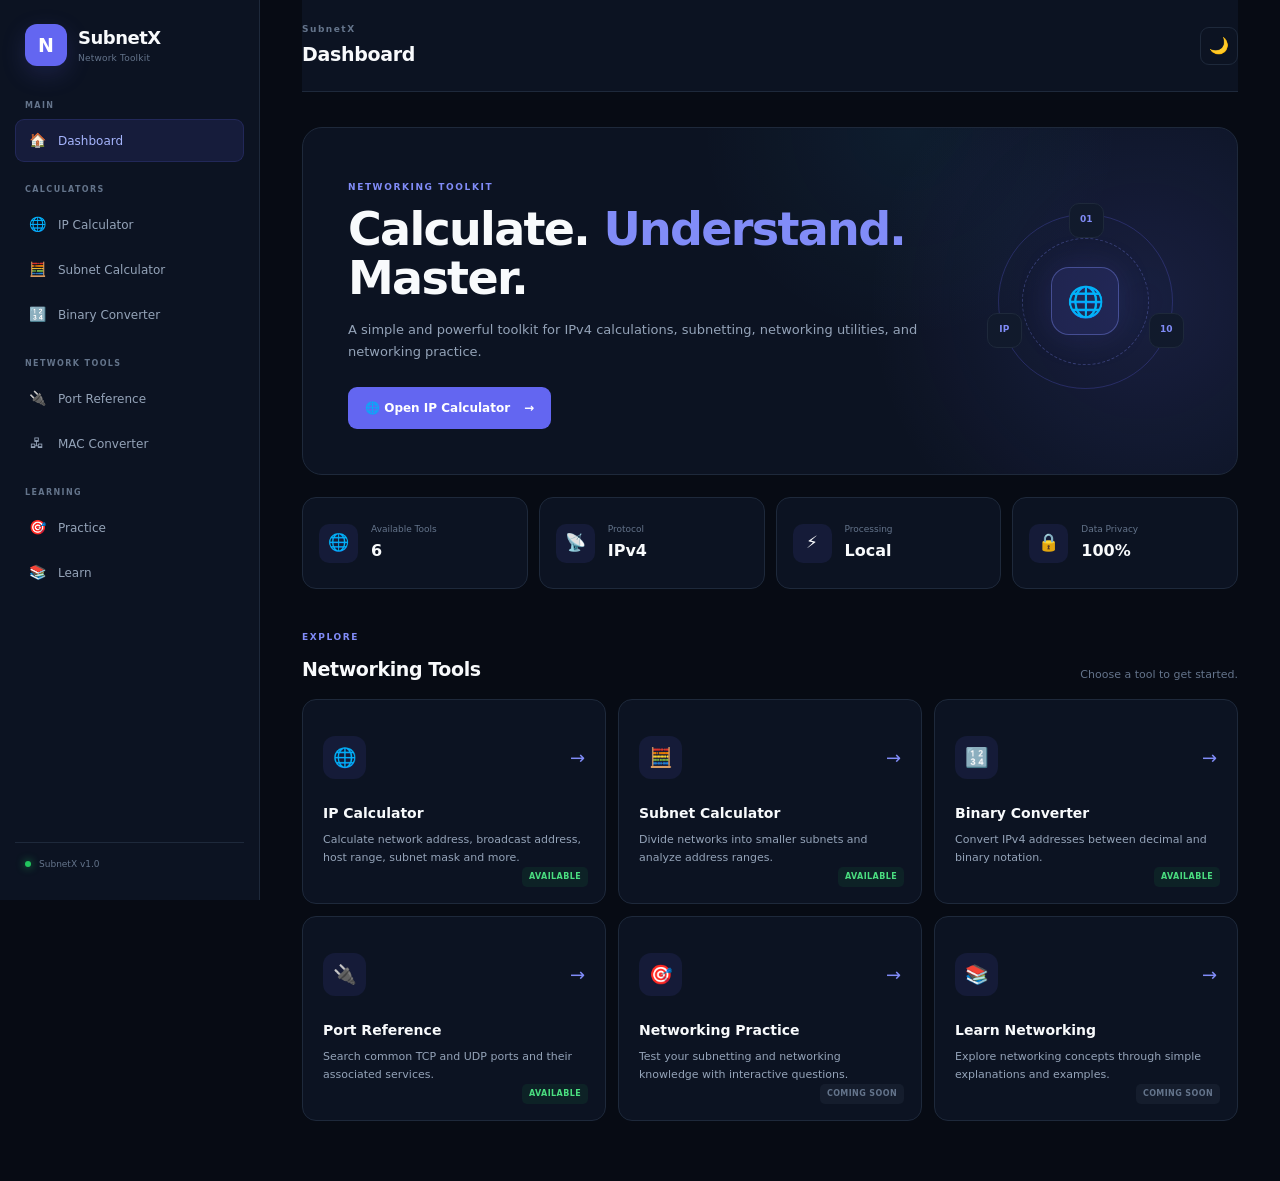
==== index.html @ 2207a539 "macConverter.js code and html code slight change" ====
<!DOCTYPE html>
<html lang="en">

<head>

    <meta charset="UTF-8">

    <meta
        name="viewport"
        content="width=device-width, initial-scale=1.0"
    >

    <meta
        name="description"
        content="SubnetX - IPv4 Network Calculator and Networking Toolkit"
    >

    <meta
        name="theme-color"
        content="#0b1020"
    >

    <title>SubnetX — Network Calculator</title>


    <!-- Stylesheets -->

    <link
        rel="stylesheet"
        href="css/style.css"
    >

    <link
        rel="stylesheet"
        href="css/components.css"
    >

    <link
        rel="stylesheet"
        href="css/responsive.css"
    >

</head>


<body>


<div class="app">

    <!-- ======================================
         Sidebar
    ======================================= -->

    <aside
        class="sidebar"
        id="sidebar"
    >

        <!-- Brand -->

        <div class="brand">

            <div class="brand-logo">
                N
            </div>

            <div class="brand-text">

                <h1>
                    SubnetX
                </h1>

                <span>
                    Network Toolkit
                </span>

            </div>

        </div>


        <!-- Navigation -->

        <nav class="navigation">


            <!-- Main -->

            <div class="nav-section">

                <span class="nav-title">
                    MAIN
                </span>

                <button
                    class="nav-item active"
                    data-page="dashboard"
                >

                    <span class="nav-icon">
                        🏠
                    </span>

                    <span>
                        Dashboard
                    </span>

                </button>

            </div>


            <!-- Calculators -->

            <div class="nav-section">

                <span class="nav-title">
                    CALCULATORS
                </span>


                <button
                    class="nav-item"
                    data-page="ip-calculator"
                >

                    <span class="nav-icon">
                        🌐
                    </span>

                    <span>
                        IP Calculator
                    </span>

                </button>


                <button
                    class="nav-item"
                    data-page="subnet-calculator"
                >

                    <span class="nav-icon">
                        🧮
                    </span>

                    <span>
                        Subnet Calculator
                    </span>

                </button>


                <button
                    class="nav-item"
                    data-page="binary-calculator"
                >

                    <span class="nav-icon">
                        🔢
                    </span>

                    <span>
                        Binary Converter
                    </span>

                </button>

            </div>


            <!-- Network Tools -->

            <div class="nav-section">

                <span class="nav-title">
                    NETWORK TOOLS
                </span>


                <button
                    class="nav-item"
                    data-page="port-reference"
                >

                    <span class="nav-icon">
                        🔌
                    </span>

                    <span>
                        Port Reference
                    </span>

                </button>


                <button
                    class="nav-item"
                    data-page="mac-converter"
                >

                    <span class="nav-icon">
                        🖧
                    </span>

                    <span>
                        MAC Converter
                    </span>

                </button>

            </div>


            <!-- Learning -->

            <div class="nav-section">

                <span class="nav-title">
                    LEARNING
                </span>


                <button
                    class="nav-item"
                    data-page="practice"
                >

                    <span class="nav-icon">
                        🎯
                    </span>

                    <span>
                        Practice
                    </span>

                </button>


                <button
                    class="nav-item"
                    data-page="learn"
                >

                    <span class="nav-icon">
                        📚
                    </span>

                    <span>
                        Learn
                    </span>

                </button>

            </div>

        </nav>


        <!-- Sidebar Footer -->

        <div class="sidebar-footer">

            <span class="status-indicator"></span>

            <span>
                SubnetX v1.0
            </span>

        </div>

    </aside>


    <!-- ======================================
         Main Content
    ======================================= -->

    <main class="main-content">


        <!-- ==================================
             Topbar
        =================================== -->

        <header class="topbar">

            <div class="topbar-left">

                <button
                    class="menu-button"
                    id="menuButton"
                    aria-label="Open menu"
                >
                    ☰
                </button>


                <div>

                    <span
                        class="breadcrumb"
                        id="breadcrumb"
                    >
                        SubnetX
                    </span>

                    <h2 id="pageTitle">
                        Dashboard
                    </h2>

                </div>

            </div>


            <div class="topbar-actions">

            <button
            class="icon-button"
            id="themeButton"
            title="Switch to light mode"
            aria-label="Switch to light mode"
        >
    🌙
            </button>

            </div>

        </header>


        <!-- ==================================
             Dashboard
        =================================== -->

        <section
            class="page active-page"
            id="dashboard"
        >


            <!-- Hero -->

            <div class="hero">

                <div class="hero-content">

                    <span class="eyebrow">
                        NETWORKING TOOLKIT
                    </span>

                    <h3>
                        Calculate.
                        <span>Understand.</span>
                        Master.
                    </h3>

                    <p>
                        A simple and powerful toolkit for
                        IPv4 calculations, subnetting,
                        networking utilities, and
                        networking practice.
                    </p>


                    <button
                        class="hero-button"
                        data-page="ip-calculator"
                    >
                        🌐 Open IP Calculator
                        <span>→</span>
                    </button>

                </div>


                <div class="hero-visual">

                    <div class="network-orbit">

                        <span class="orbit-node node-one">
                            01
                        </span>

                        <span class="orbit-node node-two">
                            10
                        </span>

                        <span class="orbit-node node-three">
                            IP
                        </span>

                        <div class="network-core">
                            🌐
                        </div>

                    </div>

                </div>

            </div>


            <!-- Quick Stats -->

            <div class="stats-grid">


                <div class="stat-card">

                    <div class="stat-icon">
                        🌐
                    </div>

                    <div>

                        <span>
                            Available Tools
                        </span>

                        <strong>
                            6
                        </strong>

                    </div>

                </div>


                <div class="stat-card">

                    <div class="stat-icon">
                        📡
                    </div>

                    <div>

                        <span>
                            Protocol
                        </span>

                        <strong>
                            IPv4
                        </strong>

                    </div>

                </div>


                <div class="stat-card">

                    <div class="stat-icon">
                        ⚡
                    </div>

                    <div>

                        <span>
                            Processing
                        </span>

                        <strong>
                            Local
                        </strong>

                    </div>

                </div>


                <div class="stat-card">

                    <div class="stat-icon">
                        🔒
                    </div>

                    <div>

                        <span>
                            Data Privacy
                        </span>

                        <strong>
                            100%
                        </strong>

                    </div>

                </div>

            </div>


            <!-- Tools -->

            <div class="section-header">

                <div>

                    <span class="eyebrow">
                        EXPLORE
                    </span>

                    <h3>
                        Networking Tools
                    </h3>

                </div>

                <p>
                    Choose a tool to get started.
                </p>

            </div>


            <div class="tool-grid">


                <!-- IP Calculator -->

                <button
                    class="tool-card"
                    data-page="ip-calculator"
                >

                    <div class="tool-card-top">

                        <div class="tool-icon">
                            🌐
                        </div>

                        <span class="tool-arrow">
                            →
                        </span>

                    </div>

                    <h4>
                        IP Calculator
                    </h4>

                    <p>
                        Calculate network address,
                        broadcast address, host range,
                        subnet mask and more.
                    </p>

                    <span class="tool-status available">
                        Available
                    </span>

                </button>


                <!-- Subnet -->

                <button
                    class="tool-card"
                    data-page="subnet-calculator"
                >

                    <div class="tool-card-top">

                        <div class="tool-icon">
                            🧮
                        </div>

                        <span class="tool-arrow">
                            →
                        </span>

                    </div>

                    <h4>
                        Subnet Calculator
                    </h4>

                    <p>
                        Divide networks into smaller
                        subnets and analyze address ranges.
                    </p>

                    <span class="tool-status available">
                        Available
                    </span>
                </button>


                <!-- Binary -->

                <button
                    class="tool-card"
                    data-page="binary-calculator"
                >

                    <div class="tool-card-top">

                        <div class="tool-icon">
                            🔢
                        </div>

                        <span class="tool-arrow">
                            →
                        </span>

                    </div>

                    <h4>
                        Binary Converter
                    </h4>

                    <p>
                        Convert IPv4 addresses between
                        decimal and binary notation.
                    </p>

                    <span class="tool-status available">
                        Available
                    </span>

                </button>


                <!-- Ports -->

                <button
                    class="tool-card"
                    data-page="port-reference"
                >

                    <div class="tool-card-top">

                        <div class="tool-icon">
                            🔌
                        </div>

                        <span class="tool-arrow">
                            →
                        </span>

                    </div>

                    <h4>
                        Port Reference
                    </h4>

                    <p>
                        Search common TCP and UDP ports
                        and their associated services.
                    </p>

                    <span class="tool-status available">
                        Available
                    </span>

                </button>


                <!-- Practice -->

                <button
                    class="tool-card"
                    data-page="practice"
                >

                    <div class="tool-card-top">

                        <div class="tool-icon">
                            🎯
                        </div>

                        <span class="tool-arrow">
                            →
                        </span>

                    </div>

                    <h4>
                        Networking Practice
                    </h4>

                    <p>
                        Test your subnetting and networking
                        knowledge with interactive questions.
                    </p>

                    <span class="tool-status coming">
                        Coming Soon
                    </span>

                </button>


                <!-- Learn -->

                <button
                    class="tool-card"
                    data-page="learn"
                >

                    <div class="tool-card-top">

                        <div class="tool-icon">
                            📚
                        </div>

                        <span class="tool-arrow">
                            →
                        </span>

                    </div>

                    <h4>
                        Learn Networking
                    </h4>

                    <p>
                        Explore networking concepts through
                        simple explanations and examples.
                    </p>

                    <span class="tool-status coming">
                        Coming Soon
                    </span>

                </button>

            </div>

        </section>


        <!-- ==================================
             IP Calculator
        =================================== -->

        <section
            class="page"
            id="ip-calculator"
        >

            <div class="page-heading">

                <span class="eyebrow">
                    CALCULATOR
                </span>

                <h3>
                    IPv4 Network Calculator
                </h3>

                <p>
                    Enter an IPv4 address and CIDR prefix
                    to calculate detailed network information.
                </p>

            </div>


            <!-- Calculator -->

            <div class="calculator-layout">


                <!-- Input Card -->

                <div class="calculator-card">

                    <div class="card-heading">

                        <div>

                            <span class="card-label">
                                INPUT
                            </span>

                            <h4>
                                Network Details
                            </h4>

                        </div>

                        <span class="protocol-badge">
                            IPv4
                        </span>

                    </div>


                    <!-- IP Input -->

                    <div class="input-group">

                        <label for="ipInput">
                            IPv4 Address
                        </label>

                        <input
                            type="text"
                            id="ipInput"
                            value="192.168.1.25"
                            placeholder="192.168.1.25"
                            autocomplete="off"
                        >

                        <small>
                            Example: 192.168.1.25
                        </small>

                    </div>


                    <!-- CIDR Input -->

                    <div class="input-group">

                        <label for="cidrInput">
                            CIDR Prefix
                        </label>

                        <div class="cidr-input">

                            <span>/</span>

                            <input
                                type="number"
                                id="cidrInput"
                                value="24"
                                min="0"
                                max="32"
                            >

                        </div>

                        <small>
                            Valid range: /0 to /32
                        </small>

                    </div>


                    <!-- Error -->

                    <div
                        class="input-error"
                        id="ipError"
                    ></div>


                    <!-- Actions -->

                    <div class="calculator-actions">

                        <button
                            class="primary-button"
                            id="calculateIP"
                        >
                            Calculate Network
                            <span>→</span>
                        </button>


                        <button
                            class="secondary-button"
                            id="clearIP"
                        >
                            Clear
                        </button>

                    </div>


                    <!-- Example -->

                    <div class="example-box">

                        <span>
                            QUICK EXAMPLE
                        </span>

                        <button
                            type="button"
                            id="quickExample"
                        >
                            192.168.1.25/24
                        </button>

                    </div>

                </div>


                <!-- Results -->

                <div
                    class="results-card"
                    id="ipResults"
                >

                    <div class="card-heading">

                        <div>

                            <span class="card-label">
                                RESULTS
                            </span>

                            <h4>
                                Network Information
                            </h4>

                        </div>

                        <div class="result-badge">
                            Calculated
                        </div>

                    </div>


                    <!-- Primary Results -->

                    <div class="result-highlight">

                        <div>

                            <span>
                                NETWORK ADDRESS
                            </span>

                            <strong id="resultNetwork">
                                —
                            </strong>

                        </div>


                        <div class="result-divider"></div>


                        <div>

                            <span>
                                BROADCAST ADDRESS
                            </span>

                            <strong id="resultBroadcast">
                                —
                            </strong>

                        </div>

                    </div>


                    <!-- Result Grid -->

                    <div class="result-grid">


                        <div class="result-item">

                            <span>
                                IP Address
                            </span>

                            <strong id="resultIP">
                                —
                            </strong>

                        </div>


                        <div class="result-item">

                            <span>
                                CIDR
                            </span>

                            <strong id="resultCIDR">
                                —
                            </strong>

                        </div>


                        <div class="result-item">

                            <span>
                                Subnet Mask
                            </span>

                            <strong id="resultSubnet">
                                —
                            </strong>

                        </div>


                        <div class="result-item">

                            <span>
                                Wildcard Mask
                            </span>

                            <strong id="resultWildcard">
                                —
                            </strong>

                        </div>


                        <div class="result-item">

                            <span>
                                First Usable Host
                            </span>

                            <strong id="resultFirstHost">
                                —
                            </strong>

                        </div>


                        <div class="result-item">

                            <span>
                                Last Usable Host
                            </span>

                            <strong id="resultLastHost">
                                —
                            </strong>

                        </div>


                        <div class="result-item">

                            <span>
                                Total Addresses
                            </span>

                            <strong id="resultTotal">
                                —
                            </strong>

                        </div>


                        <div class="result-item">

                            <span>
                                Usable Hosts
                            </span>

                            <strong id="resultUsable">
                                —
                            </strong>

                        </div>


                        <div class="result-item">

                            <span>
                                IP Class
                            </span>

                            <strong id="resultClass">
                                —
                            </strong>

                        </div>


                        <div class="result-item">

                            <span>
                                Address Type
                            </span>

                            <strong id="resultType">
                                —
                            </strong>

                        </div>

                    </div>

                </div>

            </div>

        </section>


        <!-- ==================================
             Subnet Calculator
        =================================== -->

        <section
    class="page"
    id="subnet-calculator"
>

    <div class="page-heading">

        <span class="eyebrow">
            CALCULATOR
        </span>

        <h3>
            Subnet Calculator
        </h3>

        <p>
            Divide an IPv4 network into smaller
            subnets and analyze every address range.
        </p>

    </div>


    <!-- Calculator Layout -->

    <div class="calculator-layout subnet-layout">


        <!-- Input Card -->

        <div class="calculator-card">

            <div class="card-heading">

                <div>

                    <span class="card-label">
                        INPUT
                    </span>

                    <h4>
                        Subnet Details
                    </h4>

                </div>

                <span class="protocol-badge">
                    IPv4
                </span>

            </div>


            <!-- Network -->

            <div class="input-group">

                <label for="subnetIP">
                    Network / IP Address
                </label>

                <input
                    type="text"
                    id="subnetIP"
                    placeholder="192.168.1.0"
                    autocomplete="off"
                >

                <small>
                    Example: 192.168.1.0
                </small>

            </div>


            <!-- Original CIDR -->

            <div class="input-group">

                <label for="originalCIDR">
                    Original CIDR
                </label>

                <div class="cidr-input">

                    <span>/</span>

                    <input
                        type="number"
                        id="originalCIDR"
                        value="24"
                        min="0"
                        max="32"
                    >

                </div>

                <small>
                    Network prefix: /0 – /32
                </small>

            </div>


            <!-- New CIDR -->

            <div class="input-group">

                <label for="newCIDR">
                    New Subnet CIDR
                </label>

                <div class="cidr-input">

                    <span>/</span>

                    <input
                        type="number"
                        id="newCIDR"
                        value="26"
                        min="0"
                        max="32"
                    >

                </div>

                <small>
                    Must be greater than or equal to original CIDR.
                </small>

            </div>


            <!-- Error -->

            <div
                class="input-error"
                id="subnetError"
            ></div>


            <!-- Actions -->

            <div class="calculator-actions">

                <button
                    class="primary-button"
                    id="calculateSubnet"
                >
                    Generate Subnets
                    <span>→</span>
                </button>

                <button
                    class="secondary-button"
                    id="clearSubnet"
                >
                    Clear
                </button>

            </div>


            <!-- Example -->

            <div class="example-box">

                <span>
                    QUICK EXAMPLE
                </span>

                <button
                    type="button"
                    id="subnetExample"
                >
                    192.168.1.0/24 → /26
                </button>

            </div>

        </div>


        <!-- Summary -->

        <div class="results-card">

            <div class="card-heading">

                <div>

                    <span class="card-label">
                        SUMMARY
                    </span>

                    <h4>
                        Subnet Information
                    </h4>

                </div>

                <div class="result-badge">
                    Ready
                </div>

            </div>


            <div class="subnet-summary-grid">


                <div class="result-item">

                    <span>
                        Original Network
                    </span>

                    <strong id="summaryNetwork">
                        —
                    </strong>

                </div>


                <div class="result-item">

                    <span>
                        Original CIDR
                    </span>

                    <strong id="summaryOriginalCIDR">
                        —
                    </strong>

                </div>


                <div class="result-item">

                    <span>
                        New CIDR
                    </span>

                    <strong id="summaryNewCIDR">
                        —
                    </strong>

                </div>


                <div class="result-item">

                    <span>
                        Subnet Mask
                    </span>

                    <strong id="summaryMask">
                        —
                    </strong>

                </div>


                <div class="result-item">

                    <span>
                        Number of Subnets
                    </span>

                    <strong id="summarySubnetCount">
                        —
                    </strong>

                </div>


                <div class="result-item">

                    <span>
                        Addresses / Subnet
                    </span>

                    <strong id="summaryAddresses">
                        —
                    </strong>

                </div>


                <div class="result-item">

                    <span>
                        Usable Hosts / Subnet
                    </span>

                    <strong id="summaryHosts">
                        —
                    </strong>

                </div>


                <div class="result-item">

                    <span>
                        Bits Borrowed
                    </span>

                    <strong id="summaryBorrowed">
                        —
                    </strong>

                </div>

            </div>

        </div>

    </div>


    <!-- Subnet Table -->

    <div
        class="subnet-table-card"
        id="subnetTableCard"
    >

        <div class="card-heading">

            <div>

                <span class="card-label">
                    SUBNET TABLE
                </span>

                <h4>
                    Generated Subnets
                </h4>

            </div>

            <span
                class="subnet-count"
                id="subnetCount"
            >
                0 Subnets
            </span>

        </div>


        <div class="table-wrapper">

            <table class="subnet-table">

                <thead>

                    <tr>

                        <th>
                            #
                        </th>

                        <th>
                            Network
                        </th>

                        <th>
                            CIDR
                        </th>

                        <th>
                            First Host
                        </th>

                        <th>
                            Last Host
                        </th>

                        <th>
                            Broadcast
                        </th>

                        <th>
                            Addresses
                        </th>

                    </tr>

                </thead>


                <tbody
                    id="subnetTableBody"
                >

                    <tr>

                        <td
                            colspan="7"
                            class="empty-table"
                        >
                            Enter network details
                            and generate subnets.
                        </td>

                    </tr>

                </tbody>

            </table>

        </div>

    </div>

</section>


        <!-- ==================================
             Binary
        =================================== -->

    <section
        class="page"
        id="binary-calculator"
    >

    <div class="page-heading">

        <span class="eyebrow">
            CALCULATOR
        </span>

        <h3>
            Binary Converter
        </h3>

        <p>
            Convert IPv4 addresses between
            decimal and binary notation.
        </p>

    </div>


    <!-- Converter Layout -->

    <div class="calculator-layout">


        <!-- Input Card -->

        <div class="calculator-card">

            <div class="card-heading">

                <div>

                    <span class="card-label">
                        INPUT
                    </span>

                    <h4>
                        IPv4 Address
                    </h4>

                </div>

                <span class="protocol-badge">
                    IPv4
                </span>

            </div>


            <!-- IPv4 Input -->

            <div class="input-group">

                <label for="binaryIPInput">
                    IPv4 Address
                </label>

                <input
                    type="text"
                    id="binaryIPInput"
                    placeholder="192.168.1.25"
                    autocomplete="off"
                >

                <small>
                    Enter a valid IPv4 address.
                </small>

            </div>


            <!-- Error -->

            <div
                class="input-error"
                id="binaryError"
            ></div>


            <!-- Actions -->

            <div class="calculator-actions">

                <button
                    class="primary-button"
                    id="convertBinary"
                >
                    Convert to Binary
                    <span>→</span>
                </button>

                <button
                    class="secondary-button"
                    id="clearBinary"
                >
                    Clear
                </button>

            </div>


            <!-- Quick Example -->

            <div class="example-box">

                <span>
                    QUICK EXAMPLE
                </span>

                <button
                    type="button"
                    id="binaryExample"
                >
                    192.168.1.25
                </button>

            </div>

        </div>


        <!-- Results -->

        <div
            class="results-card"
            id="binaryResults"
        >

            <div class="card-heading">

                <div>

                    <span class="card-label">
                        RESULTS
                    </span>

                    <h4>
                        Binary Information
                    </h4>

                </div>

                <div class="result-badge">
                    Converted
                </div>

            </div>


            <!-- Main Binary Result -->

            <div class="result-highlight">

                <div>

                    <span>
                        DECIMAL
                    </span>

                    <strong id="binaryDecimalResult">
                        —
                    </strong>

                </div>


                <div class="result-divider"></div>


                <div>

                    <span>
                        BINARY
                    </span>

                    <strong
                        id="binaryFullResult"
                        class="binary-result"
                    >
                        —
                    </strong>

                </div>

            </div>


            <!-- Octet Breakdown -->

            <div class="binary-section">

                <div class="card-heading">

                    <div>

                        <span class="card-label">
                            OCTET BREAKDOWN
                        </span>

                        <h4>
                            8-Bit Conversion
                        </h4>

                    </div>

                </div>


                <div class="binary-octets">


                    <div class="binary-octet">

                        <span>
                            OCTET 1
                        </span>

                        <strong id="binaryOctet1">
                            —
                        </strong>

                    </div>


                    <div class="binary-octet">

                        <span>
                            OCTET 2
                        </span>

                        <strong id="binaryOctet2">
                            —
                        </strong>

                    </div>


                    <div class="binary-octet">

                        <span>
                            OCTET 3
                        </span>

                        <strong id="binaryOctet3">
                            —
                        </strong>

                    </div>


                    <div class="binary-octet">

                        <span>
                            OCTET 4
                        </span>

                        <strong id="binaryOctet4">
                            —
                        </strong>

                    </div>

                </div>

            </div>


            <!-- 32-bit Result -->

            <div class="binary-section">

                <div class="card-heading">

                    <div>

                        <span class="card-label">
                            32-BIT REPRESENTATION
                        </span>

                        <h4>
                            Complete Binary Address
                        </h4>

                    </div>

                </div>


                <div class="binary-32bit">

                    <code id="binary32Result">
                        —
                    </code>

                </div>

            </div>


            <!-- Conversion Explanation -->

            <div class="binary-info">

                <span class="card-label">
                    HOW IT WORKS
                </span>

                <p>
                    Each IPv4 address contains four
                    decimal octets. Every octet is
                    converted into an 8-bit binary
                    value, producing a total of
                    32 bits.
                </p>

            </div>

        </div>

    </div>

</section>


        <!-- ==================================
             Ports
        =================================== -->


<section
    class="page"
    id="port-reference"
>

    <div class="page-heading">

        <span class="eyebrow">
            NETWORK TOOL
        </span>

        <h3>
            Port Reference
        </h3>

        <p>
            Search commonly used TCP and UDP ports
            and their associated network services.
        </p>

    </div>


    <!-- Port Controls -->

    <div class="port-controls">

        <div class="port-search">

            <label for="portSearch">
                Search Ports
            </label>

            <div class="search-input-wrapper">

                <span>
                    🔎
                </span>

                <input
                    type="text"
                    id="portSearch"
                    placeholder="Search port, service, or keyword..."
                    autocomplete="off"
                >

            </div>

        </div>


        <div class="port-filter">

            <label for="protocolFilter">
                Protocol
            </label>

            <select id="protocolFilter">

                <option value="all">
                    All Protocols
                </option>

                <option value="TCP">
                    TCP
                </option>

                <option value="UDP">
                    UDP
                </option>

            </select>

        </div>

    </div>


    <!-- Port Table -->

    <div class="subnet-table-card port-table-card">

        <div class="card-heading">

            <div>

                <span class="card-label">
                    DATABASE
                </span>

                <h4>
                    Common Network Ports
                </h4>

            </div>


            <span
                class="subnet-count"
                id="portResultCount"
            >
                Loading...
            </span>

        </div>


        <div class="table-wrapper">

            <table class="subnet-table port-table">

                <thead>

                    <tr>

                        <th>
                            Port
                        </th>

                        <th>
                            Protocol
                        </th>

                        <th>
                            Service
                        </th>

                        <th>
                            Description
                        </th>

                        <th>
                            Action
                        </th>

                    </tr>

                </thead>


                <tbody id="portTableBody">

                    <tr>

                        <td
                            colspan="5"
                            class="empty-table"
                        >
                            Loading port database...
                        </td>

                    </tr>

                </tbody>

            </table>

        </div>

    </div>

</section>


        <!-- ==================================
             MAC Converter
        =================================== -->

        <section
            class="page"
            id="mac-converter"
        >

            <div class="page-heading">

                <span class="eyebrow">
                    NETWORK TOOL
                </span>

                <h3>
                    MAC Converter
                </h3>

                <p>
                    Work with MAC address formats.
                </p>

            </div>


            <div class="placeholder-card">

                <div class="placeholder-icon">
                    🖧
                </div>

                <h3>
                    Coming Soon
                </h3>

                <p>
                    MAC address tools will be
                    implemented later.
                </p>

            </div>

        </section>


        <!-- ==================================
             Practice
        =================================== -->

        <section
            class="page"
            id="practice"
        >

            <div class="page-heading">

                <span class="eyebrow">
                    LEARNING
                </span>

                <h3>
                    Networking Practice
                </h3>

                <p>
                    Test your networking knowledge.
                </p>

            </div>


            <div class="placeholder-card">

                <div class="placeholder-icon">
                    🎯
                </div>

                <h3>
                    Coming Soon
                </h3>

                <p>
                    Interactive networking questions
                    will be added later.
                </p>

            </div>

        </section>


        <!-- ==================================
             Learn
        =================================== -->

        <section
            class="page"
            id="learn"
        >

            <div class="page-heading">

                <span class="eyebrow">
                    LEARNING
                </span>

                <h3>
                    Learn Networking
                </h3>

                <p>
                    Understand networking concepts
                    through simple explanations.
                </p>

            </div>


            <div class="placeholder-card">

                <div class="placeholder-icon">
                    📚
                </div>

                <h3>
                    Coming Soon
                </h3>

                <p>
                    Networking lessons will be
                    added in a future version.
                </p>

            </div>

        </section>


    </main>

</div>


<!-- ======================================
     JavaScript
======================================= -->

<script src="js/script.js"></script>

<script src="js/calculators/ipCalculator.js"></script>
<script src="js/calculators/subSubnetXulator.js"></script>
<script src="js/calculators/binaryCalculator.js"></script>

<script src="js/tools/portReference.js"></script>
<script src="js/macConverter.js"></script>
</body>

</html>
---- css/style.css ----
/* =========================================
   SubnetX - Global Styles
========================================= */

:root {

    --background: #070b14;
    --surface: #0c1322;
    --surface-light: #111a2c;

    --border: #1e293b;

    --text: #f8fafc;
    --text-secondary: #94a3b8;
    --text-muted: #64748b;

    --primary: #6366f1;
    --primary-light: #818cf8;

    --success: #22c55e;
    --warning: #f59e0b;

    --sidebar-width: 260px;

    --radius-small: 9px;
    --radius-medium: 14px;
    --radius-large: 20px;

    --transition: 0.2s ease;
}

/* ==========================================
   Light Theme
========================================== */

[data-theme="light"] {

    --background: #f1f5f9;

    --surface: #ffffff;

    --surface-light: #f8fafc;

    --border: #e2e8f0;

    --text: #0f172a;

    --text-secondary: #475569;

    --text-muted: #64748b;

}


/* =========================================
   Reset
========================================= */

* {
    margin: 0;
    padding: 0;
    box-sizing: border-box;
}


html {
    scroll-behavior: smooth;
}


body {

    min-height: 100vh;

    background: var(--background);

    color: var(--text);

    font-family:
        Inter,
        ui-sans-serif,
        system-ui,
        -apple-system,
        BlinkMacSystemFont,
        "Segoe UI",
        sans-serif;

    line-height: 1.5;

    overflow-x: hidden;
}


button,
input,
select {
    font: inherit;
}


button {
    border: none;
}


button:focus-visible,
input:focus-visible,
select:focus-visible {

    outline:
        2px solid var(--primary-light);

    outline-offset: 2px;
}


/* =========================================
   App
========================================= */

.app {
    min-height: 100vh;
}


/* =========================================
   Main Content
========================================= */

.main-content {

    width:
        calc(100% - var(--sidebar-width));

    min-height: 100vh;

    margin-left:
        var(--sidebar-width);

    padding:
        0 42px 60px;
}


/* =========================================
   Topbar
========================================= */

.topbar {

    height: 92px;

    display: flex;

    align-items: center;

    justify-content: space-between;

    border-bottom:
        1px solid var(--border);

    margin-bottom: 35px;
}


.topbar-left {

    display: flex;

    align-items: center;

    gap: 15px;
}


.breadcrumb {

    display: block;

    margin-bottom: 3px;

    color: var(--text-muted);

    font-size: 9px;

    font-weight: 800;

    letter-spacing: 1.5px;
}


.topbar h2 {

    font-size: 19px;

    font-weight: 650;

    letter-spacing: -0.3px;
}


.menu-button {

    display: none;

    width: 38px;

    height: 38px;

    border:
        1px solid var(--border);

    border-radius:
        var(--radius-small);

    background: var(--surface);

    color: var(--text);

    cursor: pointer;
}


.icon-button {

    width: 38px;

    height: 38px;

    border:
        1px solid var(--border);

    border-radius:
        var(--radius-small);

    background: var(--surface);

    color: var(--text);

    cursor: pointer;

    transition:
        background var(--transition);
}


.icon-button:hover {

    background: var(--surface-light);
}


/* =========================================
   Pages
========================================= */

.page {
    display: none;

    animation:
        pageEnter 0.25s ease;
}


.active-page {
    display: block;
}


@keyframes pageEnter {

    from {

        opacity: 0;

        transform:
            translateY(6px);

    }

    to {

        opacity: 1;

        transform:
            translateY(0);

    }
}


/* =========================================
   Hero
========================================= */

.hero {

    min-height: 280px;

    display: flex;

    align-items: center;

    justify-content: space-between;

    padding: 45px;

    margin-bottom: 22px;

    position: relative;

    overflow: hidden;

    border:
        1px solid var(--border);

    border-radius:
        var(--radius-large);

    background:

        radial-gradient(
            circle at 90% 50%,
            rgba(99, 102, 241, 0.14),
            transparent 32%
        ),

        radial-gradient(
            circle at 65% 0%,
            rgba(56, 189, 248, 0.06),
            transparent 30%
        ),

        var(--surface);
}


.hero-content {
    position: relative;
    z-index: 2;
}


.eyebrow {

    display: inline-block;

    margin-bottom: 10px;

    color: var(--primary-light);

    font-size: 9px;

    font-weight: 800;

    letter-spacing: 1.6px;
}


.hero h3 {

    max-width: 680px;

    font-size: clamp(
        32px,
        4vw,
        46px
    );

    line-height: 1.08;

    letter-spacing: -1.7px;
}


.hero h3 span {
    color: var(--primary-light);
}


.hero p {

    max-width: 610px;

    margin-top: 15px;

    color: var(--text-secondary);

    font-size: 13px;

    line-height: 1.7;
}


.hero-button {

    display: inline-flex;

    align-items: center;

    gap: 14px;

    margin-top: 24px;

    padding:
        12px 17px;

    border-radius:
        var(--radius-small);

    background:
        var(--primary);

    color: white;

    font-size: 12px;

    font-weight: 650;

    cursor: pointer;

    transition:
        transform var(--transition),
        background var(--transition);
}


.hero-button:hover {

    background:
        var(--primary-light);

    transform:
        translateY(-2px);
}


/* =========================================
   Hero Visual
========================================= */

.hero-visual {

    width: 230px;

    height: 230px;

    display: flex;

    align-items: center;

    justify-content: center;
}


.network-orbit {

    width: 175px;

    height: 175px;

    position: relative;

    display: flex;

    align-items: center;

    justify-content: center;

    border:
        1px solid rgba(
            99,
            102,
            241,
            0.25
        );

    border-radius: 50%;
}


.network-orbit::before {

    content: "";

    position: absolute;

    width: 125px;

    height: 125px;

    border:
        1px dashed rgba(
            129,
            140,
            248,
            0.3
        );

    border-radius: 50%;
}


.network-core {

    width: 68px;

    height: 68px;

    display: flex;

    align-items: center;

    justify-content: center;

    border:
        1px solid rgba(
            129,
            140,
            248,
            0.4
        );

    border-radius: 18px;

    background:
        rgba(
            99,
            102,
            241,
            0.14
        );

    font-size: 30px;

    box-shadow:
        0 0 35px
        rgba(
            99,
            102,
            241,
            0.15
        );
}


.orbit-node {

    position: absolute;

    width: 35px;

    height: 35px;

    display: flex;

    align-items: center;

    justify-content: center;

    border:
        1px solid var(--border);

    border-radius: 10px;

    background: var(--surface-light);

    color: var(--primary-light);

    font-size: 9px;

    font-weight: 800;
}


.node-one {
    top: -12px;
    left: 70px;
}


.node-two {
    right: -12px;
    bottom: 40px;
}


.node-three {
    left: -12px;
    bottom: 40px;
}


/* =========================================
   Section Header
========================================= */

.section-header {

    display: flex;

    align-items: flex-end;

    justify-content: space-between;

    margin:
        34px 0 16px;
}


.section-header h3 {

    font-size: 19px;

    letter-spacing: -0.4px;
}


.section-header p {

    color: var(--text-muted);

    font-size: 11px;
}


/* =========================================
   Page Heading
========================================= */

.page-heading {

    margin-bottom: 25px;
}


.page-heading h3 {

    font-size: 30px;

    letter-spacing: -0.8px;
}


.page-heading p {

    max-width: 650px;

    margin-top: 7px;

    color: var(--text-secondary);

    font-size: 13px;
}


/* =========================================
   Placeholder
========================================= */

.placeholder-card {

    min-height: 400px;

    display: flex;

    flex-direction: column;

    align-items: center;

    justify-content: center;

    text-align: center;

    border:
        1px solid var(--border);

    border-radius:
        var(--radius-large);

    background: var(--surface);
}


.placeholder-icon {

    width: 65px;

    height: 65px;

    display: flex;

    align-items: center;

    justify-content: center;

    margin-bottom: 17px;

    border-radius: 18px;

    background:
        rgba(
            99,
            102,
            241,
            0.1
        );

    font-size: 28px;
}


.placeholder-card h3 {

    font-size: 20px;
}


.placeholder-card p {

    margin-top: 6px;

    color: var(--text-muted);

    font-size: 12px;
}

/* ==========================================
   GLOBAL THEME APPLICATION
========================================== */

body,
.sidebar,
.main-content,
.topbar,
.stat-card,
.tool-card,
.calculator-card,
.results-card,
.subnet-table-card,
.placeholder-card,
.binary-octet,
.binary-32bit,
.binary-info,
.port-table-card,
.result-item,
.example-box,
.search-input-wrapper,
.port-filter select,
.table-wrapper,
.subnet-table,
.port-table {

    transition:
        background-color 0.25s ease,
        border-color 0.25s ease,
        color 0.25s ease;

}


/* Main surfaces */

.sidebar,
.topbar,
.stat-card,
.tool-card,
.calculator-card,
.results-card,
.subnet-table-card,
.placeholder-card,
.port-table-card {

    background:
        var(--surface);

    border-color:
        var(--border);

}


/* Secondary surfaces */

.result-item,
.example-box,
.binary-octet,
.binary-32bit,
.binary-info,
.search-input-wrapper,
.port-filter select {

    background:
        var(--surface-light);

    border-color:
        var(--border);

}


/* Inputs */

.input-group input,
.search-input-wrapper input {

    background:
        var(--surface);

    color:
        var(--text);

}


/* Table */

.table-wrapper {

    border-color:
        var(--border);

}

.subnet-table th,
.port-table th {

    background:
        var(--surface-light);

    color:
        var(--text-muted);

}

.subnet-table td,
.port-table td {

    border-color:
        var(--border);

    color:
        var(--text-secondary);

}


/* Dropdown */

.port-filter select {

    background:
        var(--surface);

    color:
        var(--text);

}

.port-filter select option {

    background:
        var(--surface);

    color:
        var(--text);

}


/* Buttons */

.secondary-button {

    background:
        transparent;

    color:
        var(--text-secondary);

    border-color:
        var(--border);

}

.secondary-button:hover {

    background:
        var(--surface-light);

    color:
        var(--text);

}


/* Navigation */

.nav-item {

    color:
        var(--text-secondary);

}

.nav-item:hover {

    background:
        rgba(
            99,
            102,
            241,
            0.08
        );

    color:
        var(--text);

}


/* Footer */

.sidebar-footer {

    border-color:
        var(--border);

    color:
        var(--text-muted);

}


/* Code / binary areas */

.binary-32bit code {

    color:
        var(--text);

}


/* Port search */

.search-input-wrapper input::placeholder {

    color:
        var(--text-muted);

}

/* ==========================================
   FINAL THEME SAFETY OVERRIDES
========================================== */

html,
body {
    background: var(--background);
    color: var(--text);
}

.main-content {
    background: var(--background);
}

[data-theme="light"] .hero {
    background:
        radial-gradient(
            circle at 90% 50%,
            rgba(99, 102, 241, 0.10),
            transparent 32%
        ),
        radial-gradient(
            circle at 65% 0%,
            rgba(56, 189, 248, 0.05),
            transparent 30%
        ),
        var(--surface);
}

[data-theme="light"] .input-group input,
[data-theme="light"] .search-input-wrapper,
[data-theme="light"] .port-filter select,
[data-theme="light"] .binary-octet,
[data-theme="light"] .binary-32bit,
[data-theme="light"] .binary-info {
    background: var(--surface-light);
    color: var(--text);
}

[data-theme="light"] .subnet-table th,
[data-theme="light"] .port-table th {
    background: var(--surface-light);
}

[data-theme="light"] .subnet-table td,
[data-theme="light"] .port-table td {
    background: var(--surface);
}

[data-theme="light"] .nav-item.active {
    color: #4f46e5;
}

[data-theme="light"] .tool-card:hover,
[data-theme="light"] .secondary-button:hover {
    background: var(--surface-light);
}
---- css/components.css ----
/* =========================================
   SubnetX - Components
========================================= */


/* =========================================
   Sidebar
========================================= */

.sidebar {

    position: fixed;

    top: 0;
    bottom: 0;
    left: 0;

    width: var(--sidebar-width);

    display: flex;

    flex-direction: column;

    padding: 24px 15px;

    background: var(--surface);

    border-right:
        1px solid var(--border);

    z-index: 100;
}


/* Brand */

.brand {

    display: flex;

    align-items: center;

    gap: 11px;

    padding:
        0 10px 27px;
}


.brand-logo {

    width: 42px;

    height: 42px;

    display: flex;

    align-items: center;

    justify-content: center;

    border-radius: 12px;

    background:
        var(--primary);

    color: white;

    font-size: 19px;

    font-weight: 800;

    box-shadow:
        0 8px 25px
        rgba(
            99,
            102,
            241,
            0.18
        );
}


.brand-text h1 {

    font-size: 18px;

    letter-spacing: -0.5px;
}


.brand-text span {

    display: block;

    margin-top: 1px;

    color: var(--text-muted);

    font-size: 9px;

    letter-spacing: 0.2px;
}


/* Navigation */

.navigation {

    display: flex;

    flex-direction: column;

    gap: 2px;
}


.nav-section {

    margin-bottom: 11px;
}


.nav-title {

    display: block;

    padding:
        7px 10px;

    color: var(--text-muted);

    font-size: 8px;

    font-weight: 800;

    letter-spacing: 1.4px;
}


.nav-item {

    width: 100%;

    display: flex;

    align-items: center;

    gap: 11px;

    padding:
        10px 11px;

    margin-bottom: 2px;

    border:
        1px solid transparent;

    border-radius: 9px;

    background: transparent;

    color: var(--text-secondary);

    text-align: left;

    font-size: 12px;

    cursor: pointer;

    transition:
        color var(--transition),
        background var(--transition),
        border-color var(--transition);
}


.nav-item:hover {

    background:
        rgba(
            99,
            102,
            241,
            0.06
        );

    color: var(--text);
}


.nav-item.active {

    background:
        rgba(
            99,
            102,
            241,
            0.12
        );

    border-color:
        rgba(
            99,
            102,
            241,
            0.16
        );

    color:
        #a5b4fc;
}


.nav-icon {

    width: 20px;

    text-align: center;

    font-size: 14px;
}


/* Sidebar Footer */

.sidebar-footer {

    display: flex;

    align-items: center;

    gap: 8px;

    margin-top: auto;

    padding:
        15px 10px 5px;

    border-top:
        1px solid var(--border);

    color: var(--text-muted);

    font-size: 9px;
}


.status-indicator {

    width: 6px;

    height: 6px;

    border-radius: 50%;

    background:
        var(--success);

    box-shadow:
        0 0 8px
        rgba(
            34,
            197,
            94,
            0.8
        );
}


/* =========================================
   Stats
========================================= */

.stats-grid {

    display: grid;

    grid-template-columns:
        repeat(4, 1fr);

    gap: 11px;
}


.stat-card {

    min-height: 92px;

    display: flex;

    align-items: center;

    gap: 13px;

    padding: 16px;

    border:
        1px solid var(--border);

    border-radius:
        var(--radius-medium);

    background:
        var(--surface);

    transition:
        transform var(--transition),
        border-color var(--transition);
}


.stat-card:hover {

    transform:
        translateY(-2px);

    border-color:
        #334155;
}


.stat-icon {

    width: 39px;

    height: 39px;

    flex-shrink: 0;

    display: flex;

    align-items: center;

    justify-content: center;

    border-radius: 10px;

    background:
        rgba(
            99,
            102,
            241,
            0.1
        );

    font-size: 17px;
}


.stat-card span {

    display: block;

    color: var(--text-muted);

    font-size: 9px;
}


.stat-card strong {

    display: block;

    margin-top: 2px;

    color: var(--text);

    font-size: 16px;
}


/* =========================================
   Tool Cards
========================================= */

.tool-grid {

    display: grid;

    grid-template-columns:
        repeat(3, 1fr);

    gap: 12px;
}


.tool-card {

    min-height: 205px;

    position: relative;

    padding: 20px;

    border:
        1px solid var(--border);

    border-radius:
        var(--radius-medium);

    background:
        var(--surface);

    color: var(--text);

    text-align: left;

    cursor: pointer;

    transition:
        transform var(--transition),
        background var(--transition),
        border-color var(--transition);
}


.tool-card:hover {

    transform:
        translateY(-3px);

    background:
        var(--surface-light);

    border-color:
        rgba(
            99,
            102,
            241,
            0.35
        );
}


.tool-card-top {

    display: flex;

    align-items: center;

    justify-content: space-between;

    margin-bottom: 24px;
}


.tool-icon {

    width: 43px;

    height: 43px;

    display: flex;

    align-items: center;

    justify-content: center;

    border-radius: 12px;

    background:
        rgba(
            99,
            102,
            241,
            0.1
        );

    font-size: 19px;
}


.tool-arrow {

    color:
        var(--primary-light);

    font-size: 18px;

    transition:
        transform var(--transition);
}


.tool-card:hover .tool-arrow {

    transform:
        translateX(4px);
}


.tool-card h4 {

    margin-bottom: 7px;

    font-size: 14px;

    font-weight: 650;
}


.tool-card p {

    max-width: 300px;

    color: var(--text-secondary);

    font-size: 11px;

    line-height: 1.65;
}


.tool-status {

    position: absolute;

    right: 17px;

    bottom: 16px;

    padding:
        4px 7px;

    border-radius: 5px;

    font-size: 8px;

    font-weight: 750;

    text-transform: uppercase;

    letter-spacing: 0.4px;
}


.tool-status.available {

    background:
        rgba(
            34,
            197,
            94,
            0.08
        );

    color:
        #4ade80;
}


.tool-status.coming {

    background:
        rgba(
            100,
            116,
            139,
            0.1
        );

    color:
        var(--text-muted);
}

/* =========================================
   IPv4 Calculator
========================================= */

.calculator-layout {

    display: grid;

    grid-template-columns:
        340px 1fr;

    gap: 15px;

    align-items: start;
}


.calculator-card,
.results-card {

    padding: 23px;

    border:
        1px solid var(--border);

    border-radius:
        var(--radius-large);

    background:
        var(--surface);
}


.card-heading {

    display: flex;

    align-items: flex-start;

    justify-content: space-between;

    margin-bottom: 25px;
}


.card-label {

    display: block;

    margin-bottom: 4px;

    color: var(--primary-light);

    font-size: 8px;

    font-weight: 800;

    letter-spacing: 1.3px;
}


.card-heading h4 {

    font-size: 16px;

    font-weight: 650;
}


.protocol-badge,
.result-badge {

    padding:
        5px 8px;

    border-radius: 6px;

    background:
        rgba(
            99,
            102,
            241,
            0.1
        );

    color:
        var(--primary-light);

    font-size: 8px;

    font-weight: 800;

    text-transform: uppercase;
}


.result-badge {

    background:
        rgba(
            34,
            197,
            94,
            0.08
        );

    color:
        #4ade80;
}


/* Inputs */

.input-group {

    margin-bottom: 20px;
}


.input-group label {

    display: block;

    margin-bottom: 7px;

    color:
        var(--text-secondary);

    font-size: 10px;

    font-weight: 650;
}


.input-group input {

    width: 100%;

    height: 43px;

    padding:
        0 12px;

    border:
        1px solid var(--border);

    border-radius: 9px;

    outline: none;

    background:
        var(--surface-light);

    color:
        var(--text);

    font-size: 12px;

    transition:
        border-color var(--transition),
        box-shadow var(--transition);
}


.input-group input:focus {

    border-color:
        var(--primary);

    box-shadow:
        0 0 0 3px
        rgba(
            99,
            102,
            241,
            0.08
        );
}


.input-group small {

    display: block;

    margin-top: 5px;

    color:
        var(--text-muted);

    font-size: 9px;
}


/* CIDR */

.cidr-input {

    position: relative;
}


.cidr-input span {

    position: absolute;

    left: 12px;

    top: 50%;

    transform:
        translateY(-50%);

    color:
        var(--text-muted);

    font-size: 13px;

    pointer-events: none;
}


.cidr-input input {

    padding-left: 25px;
}


/* Buttons */

.calculator-actions {

    display: flex;

    gap: 8px;

    margin-top: 25px;
}


.primary-button,
.secondary-button {

    height: 40px;

    border-radius: 8px;

    cursor: pointer;

    font-size: 11px;

    font-weight: 650;

    transition:
        transform var(--transition),
        background var(--transition);
}


.primary-button {

    flex: 1;

    display: flex;

    align-items: center;

    justify-content: center;

    gap: 10px;

    background:
        var(--primary);

    color: white;
}


.primary-button:hover {

    background:
        var(--primary-light);

    transform:
        translateY(-1px);
}


.secondary-button {

    padding:
        0 15px;

    border:
        1px solid var(--border);

    background:
        transparent;

    color:
        var(--text-secondary);
}


.secondary-button:hover {

    background:
        var(--surface-light);

    color:
        var(--text);
}


/* Error */

.input-error {

    min-height: 0;

    color:
        #f87171;

    font-size: 10px;

    line-height: 1.5;
}


.input-error.show {

    min-height: 16px;

    margin-top: -10px;

    margin-bottom: 5px;
}


/* Example */

.example-box {

    margin-top: 20px;

    padding:
        11px;

    border:
        1px solid var(--border);

    border-radius: 9px;

    background:
        rgba(
            255,
            255,
            255,
            0.015
        );
}


.example-box span {

    display: block;

    margin-bottom: 5px;

    color:
        var(--text-muted);

    font-size: 7px;

    font-weight: 800;

    letter-spacing: 1px;
}


.example-box button {

    padding: 0;

    background: transparent;

    color:
        var(--primary-light);

    font-size: 10px;

    cursor: pointer;
}


/* Results */

.results-card {

    min-height: 480px;
}


.result-highlight {

    display: grid;

    grid-template-columns:
        1fr auto 1fr;

    align-items: center;

    gap: 20px;

    padding:
        18px;

    margin-bottom: 15px;

    border:
        1px solid
        rgba(
            99,
            102,
            241,
            0.15
        );

    border-radius:
        12px;

    background:
        rgba(
            99,
            102,
            241,
            0.05
        );
}


.result-highlight span {

    display: block;

    margin-bottom: 6px;

    color:
        var(--text-muted);

    font-size: 7px;

    font-weight: 800;

    letter-spacing: 1px;
}


.result-highlight strong {

    display: block;

    color:
        var(--primary-light);

    font-family:
        "SFMono-Regular",
        Consolas,
        monospace;

    font-size: 17px;

    letter-spacing: -0.3px;
}


.result-divider {

    width: 1px;

    height: 35px;

    background:
        var(--border);
}


/* Result Grid */

.result-grid {

    display: grid;

    grid-template-columns:
        repeat(2, 1fr);

    gap: 9px;
}


.result-item {

    padding:
        13px;

    border:
        1px solid var(--border);

    border-radius: 9px;

    background:
        rgba(
            255,
            255,
            255,
            0.01
        );
}


.result-item span {

    display: block;

    margin-bottom: 5px;

    color:
        var(--text-muted);

    font-size: 8px;
}


.result-item strong {

    display: block;

    color:
        var(--text);

    font-family:
        "SFMono-Regular",
        Consolas,
        monospace;

    font-size: 11px;

    overflow-wrap: anywhere;
}


/* =========================================
   Subnet Calculator
========================================= */

.subnet-layout {

    grid-template-columns:
        340px 1fr;

}


/* Summary */

.subnet-summary-grid {

    display: grid;

    grid-template-columns:
        repeat(2, 1fr);

    gap: 9px;

}


/* Subnet Table */

.subnet-table-card {

    margin-top: 15px;

    padding: 23px;

    border:
        1px solid var(--border);

    border-radius:
        var(--radius-large);

    background:
        var(--surface);

}


.subnet-count {

    padding:
        5px 8px;

    border-radius: 6px;

    background:
        rgba(
            99,
            102,
            241,
            0.1
        );

    color:
        var(--primary-light);

    font-size: 8px;

    font-weight: 800;

    text-transform: uppercase;
}


/* Table Wrapper */

.table-wrapper {

    width: 100%;

    overflow-x: auto;

    border:
        1px solid var(--border);

    border-radius: 10px;
}


/* Table */

.subnet-table {

    width: 100%;

    border-collapse:
        collapse;

    min-width:
        850px;
}


.subnet-table th {

    padding:
        12px 13px;

    border-bottom:
        1px solid var(--border);

    background:
        var(--surface-light);

    color:
        var(--text-muted);

    font-size: 8px;

    font-weight: 800;

    letter-spacing: 0.7px;

    text-align: left;

    text-transform: uppercase;

    white-space: nowrap;
}


.subnet-table td {

    padding:
        13px;

    border-bottom:
        1px solid var(--border);

    color:
        var(--text-secondary);

    font-family:
        "SFMono-Regular",
        Consolas,
        monospace;

    font-size: 10px;

    white-space: nowrap;
}


.subnet-table tbody tr {

    transition:
        background var(--transition);
}


.subnet-table tbody tr:hover {

    background:
        rgba(
            99,
            102,
            241,
            0.04
        );
}


.subnet-table tbody tr:last-child td {

    border-bottom:
        none;

}


.subnet-table td:first-child {

    color:
        var(--primary-light);

    font-family:
        inherit;

    font-weight:
        700;
}


.subnet-table td strong {

    color:
        var(--text);

    font-family:
        "SFMono-Regular",
        Consolas,
        monospace;

    font-size:
        10px;
}


/* Empty State */

.empty-table {

    padding:
        35px !important;

    color:
        var(--text-muted) !important;

    font-family:
        inherit !important;

    text-align:
        center;

}


/* ==========================================
   Binary Calculator
========================================== */

.binary-section {
    margin-top: 24px;
}

.binary-octets {
    display: grid;
    grid-template-columns:
        repeat(4, 1fr);
    gap: 12px;
}

.binary-octet {
    padding: 18px;
    border: 1px solid var(--border);
    border-radius: 12px;
    background: var(--surface-light);
}

.binary-octet span {
    display: block;
    margin-bottom: 8px;
    font-size: 0.7rem;
    font-weight: 700;
    letter-spacing: 0.08em;
    opacity: 0.65;
}

.binary-octet strong {
    display: block;
    font-family: monospace;
    font-size: 1.1rem;
    letter-spacing: 0.08em;
}

.binary-result {
    font-family: monospace;
    font-size: 1rem !important;
    word-break: break-all;
}

.binary-32bit {
    padding: 20px;
    border-radius: 12px;
    border: 1px solid var(--border);
    background: var(--surface-light);
    overflow-x: auto;
}

.binary-32bit code {
    font-family: monospace;
    font-size: 1rem;
    letter-spacing: 0.05em;
    white-space: nowrap;
}

.binary-info {
    margin-top: 24px;
    padding: 18px;
    border-radius: 12px;
    border: 1px solid var(--border);
    background: var(--surface-light);
}

.binary-info p {
    margin: 8px 0 0;
    line-height: 1.6;
    opacity: 0.75;
}


/* ==========================================
   Port Reference
========================================== */

.port-controls {

    display: grid;

    grid-template-columns:
        1fr 220px;

    gap: 18px;

    margin-bottom: 24px;

}


/* Labels */

.port-controls label {

    display: block;

    margin-bottom: 8px;

    color:
        var(--text-secondary);

    font-size: 9px;

    font-weight: 750;

    letter-spacing: 0.8px;

    text-transform: uppercase;

}


/* Search */

.search-input-wrapper {

    display: flex;

    align-items: center;

    gap: 10px;

    height: 48px;

    padding:
        0 14px;

    border:
        1px solid var(--border);

    border-radius:
        10px;

    background:
        var(--surface);

    transition:
        border-color var(--transition),
        box-shadow var(--transition),
        background var(--transition);

}


.search-input-wrapper:hover {

    border-color:
        rgba(
            99,
            102,
            241,
            0.35
        );

}


.search-input-wrapper:focus-within {

    border-color:
        var(--primary);

    box-shadow:
        0 0 0 3px
        rgba(
            99,
            102,
            241,
            0.08
        );

}


.search-input-wrapper span {

    flex-shrink: 0;

    color:
        var(--text-muted);

    font-size: 15px;

    opacity: 0.8;

}


.search-input-wrapper input {

    width: 100%;

    height: 100%;

    border: none;

    outline: none;

    background:
        transparent;

    color:
        var(--text);

    font-size: 11px;

}


.search-input-wrapper input::placeholder {

    color:
        var(--text-muted);

    opacity: 0.8;

}


/* Protocol Filter */

.port-filter select {

    width: 100%;

    height: 48px;

    padding:
        0 14px;

    border:
        1px solid var(--border);

    border-radius:
        10px;

    outline: none;

    background:
        var(--surface);

    color:
        var(--text);

    font-size: 11px;

    cursor: pointer;

    transition:
        border-color var(--transition),
        box-shadow var(--transition),
        background var(--transition);

}


.port-filter select:hover {

    border-color:
        rgba(
            99,
            102,
            241,
            0.35
        );

}


.port-filter select:focus {

    border-color:
        var(--primary);

    box-shadow:
        0 0 0 3px
        rgba(
            99,
            102,
            241,
            0.08
        );

}


/* Dropdown Options */

.port-filter select option {

    background:
        var(--surface);

    color:
        var(--text);

}


/* ==========================================
   Port Table
========================================== */

.port-table-card {

    padding: 23px;

    border:
        1px solid var(--border);

    border-radius:
        var(--radius-large);

    background:
        var(--surface);

    overflow: hidden;

}


.port-table {

    width: 100%;

    border-collapse:
        collapse;

}


/* Table Header */

.port-table th {

    padding:
        12px 13px;

    border-bottom:
        1px solid var(--border);

    background:
        var(--surface-light);

    color:
        var(--text-muted);

    font-size: 8px;

    font-weight: 800;

    letter-spacing: 0.7px;

    text-align: left;

    text-transform: uppercase;

    white-space: nowrap;

}


/* Table Cells */

.port-table td {

    padding:
        13px;

    border-bottom:
        1px solid var(--border);

    color:
        var(--text-secondary);

    font-size: 10px;

    vertical-align: middle;

}


.port-table tbody tr {

    transition:
        background var(--transition);

}


.port-table tbody tr:hover {

    background:
        rgba(
            99,
            102,
            241,
            0.04
        );

}


.port-table tbody tr:last-child td {

    border-bottom:
        none;

}


/* Port Number */

.port-number {

    color:
        var(--primary-light);

    font-family:
        "SFMono-Regular",
        Consolas,
        monospace;

    font-size: 11px;

    font-weight: 700;

}


/* Service Name */

.port-service {

    color:
        var(--text);

    font-weight: 650;

}


/* Description */

.port-description {

    max-width: 500px;

    color:
        var(--text-secondary);

    line-height: 1.5;

    font-size: 10px;

}


/* Protocol Badge */

.port-protocol {

    display: inline-flex;

    align-items: center;

    justify-content: center;

    min-width: 42px;

    padding:
        4px 7px;

    border-radius: 5px;

    background:
        rgba(
            99,
            102,
            241,
            0.1
        );

    color:
        var(--primary-light);

    font-size: 8px;

    font-weight: 800;

    text-transform: uppercase;

}


/* TCP */

.port-protocol.tcp {

    background:
        rgba(
            99,
            102,
            241,
            0.1
        );

    color:
        var(--primary-light);

}


/* UDP */

.port-protocol.udp {

    background:
        rgba(
            14,
            165,
            233,
            0.1
        );

    color:
        #38bdf8;

}


/* Copy Button */

.copy-port {

    width: 34px;

    height: 34px;

    display: flex;

    align-items: center;

    justify-content: center;

    border:
        1px solid var(--border);

    border-radius: 8px;

    background:
        transparent;

    color:
        var(--text-secondary);

    font-size: 12px;

    cursor: pointer;

    transition:
        transform var(--transition),
        background var(--transition),
        border-color var(--transition),
        color var(--transition);

}


.copy-port:hover {

    transform:
        translateY(-1px);

    background:
        rgba(
            99,
            102,
            241,
            0.08
        );

    border-color:
        rgba(
            99,
            102,
            241,
            0.3
        );

    color:
        var(--primary-light);

}


/* ==========================================
   Port Table Wrapper
========================================== */

.port-table-wrapper {

    width: 100%;

    overflow-x: auto;

    border:
        1px solid var(--border);

    border-radius:
        10px;

}


/* ==========================================
   Empty Port State
========================================== */

.port-empty {

    padding:
        40px 20px !important;

    color:
        var(--text-muted) !important;

    text-align:
        center;

    font-size: 10px;

}


/* ==========================================
   Light Theme Compatibility
========================================== */

[data-theme="light"] .search-input-wrapper input,
[data-theme="light"] .port-filter select {

    color:
        var(--text);

}


[data-theme="light"] .port-filter select option {

    background:
        var(--surface);

    color:
        var(--text);

}
---- css/responsive.css ----
@media (max-width: 768px) {

    .binary-octets {
        grid-template-columns: repeat(2, 1fr);
    }

}


@media (max-width: 480px) {

    .binary-octets {
        grid-template-columns: 1fr;
    }

    .binary-octet strong {
        font-size: 1rem;
    }

    .binary-32bit code {
        font-size: 0.85rem;
    }

}
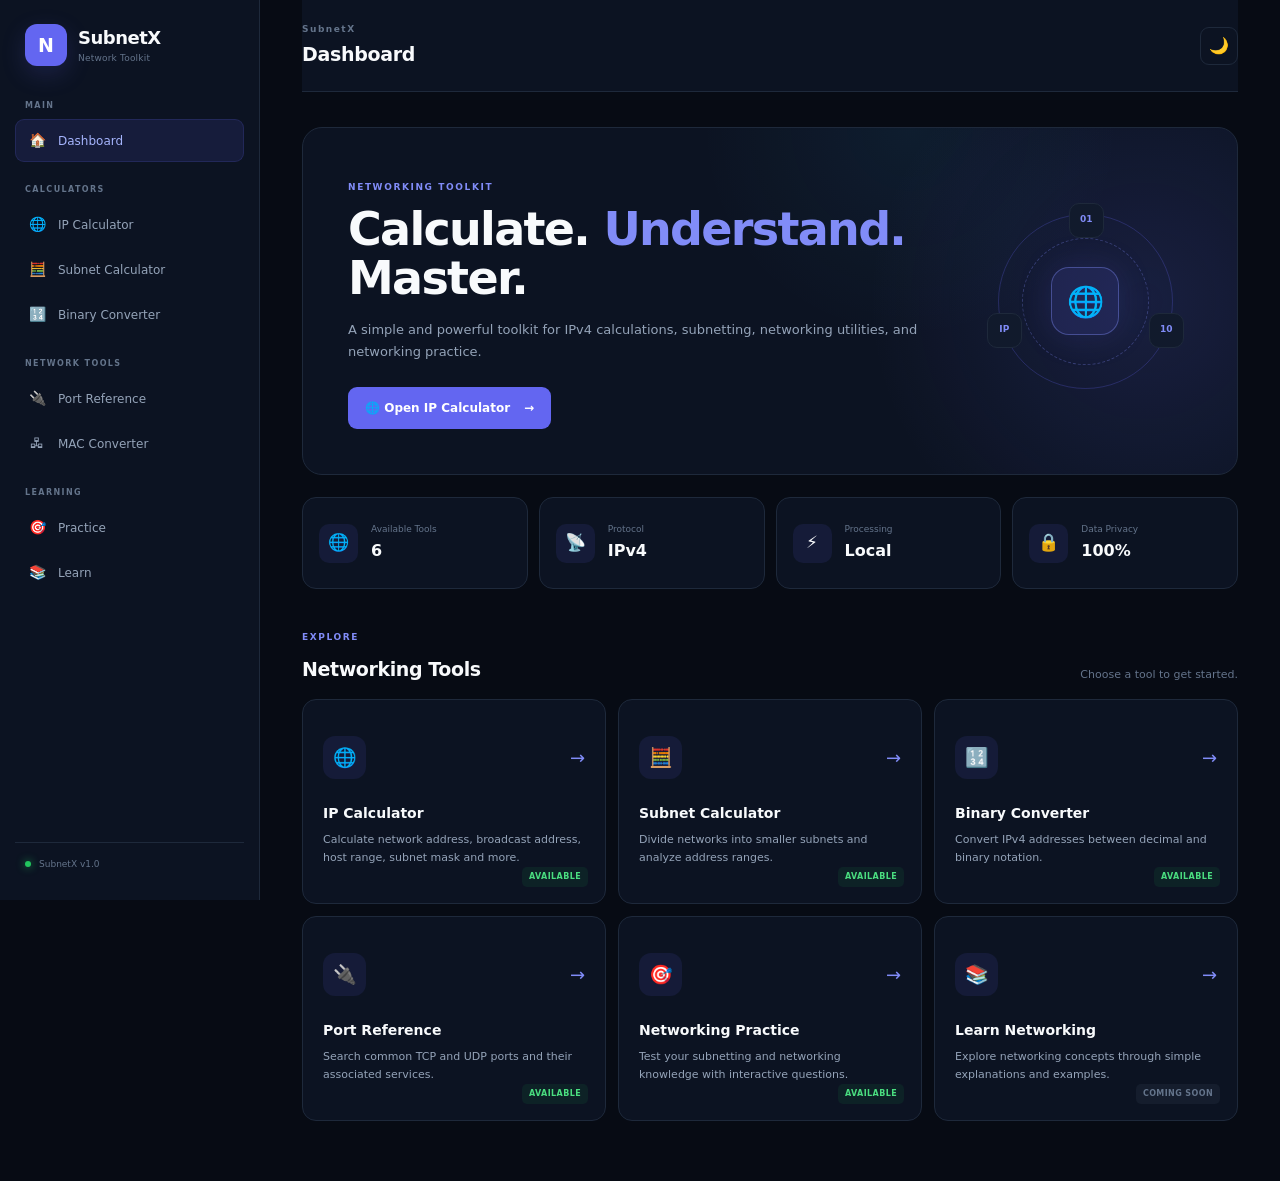
==== commit 20f23593: "Index HTML File Minor Change of Availability" ====
--- a/index.html
+++ b/index.html
@@ -234,6 +234,8 @@
                     <span>
                         Practice
                     </span>
+
+                    
 
                 </button>
 
@@ -688,8 +690,8 @@
                         knowledge with interactive questions.
                     </p>
 
-                    <span class="tool-status coming">
-                        Coming Soon
+                    <span class="tool-status available">
+                        Available
                     </span>
 
                 </button>
@@ -2025,148 +2027,984 @@
 </section>
 
 
-        <!-- ==================================
-             MAC Converter
-        =================================== -->
-
-        <section
-            class="page"
-            id="mac-converter"
+<!-- ==================================
+        MAC Converter
+=================================== -->
+
+<section
+    class="page"
+    id="mac-converter"
+>
+
+    <div class="page-heading">
+
+        <span class="eyebrow">
+            NETWORK TOOL
+        </span>
+
+        <h3>
+            MAC Address Converter
+        </h3>
+
+        <p>
+            Convert MAC addresses between common
+            networking formats and analyze address properties.
+        </p>
+
+    </div>
+
+
+    <!-- ==================================
+         MAC Calculator Layout
+    =================================== -->
+
+    <div class="calculator-layout mac-layout">
+
+
+        <!-- Input Card -->
+
+        <div class="calculator-card">
+
+            <div class="card-heading">
+
+                <div>
+
+                    <span class="card-label">
+                        INPUT
+                    </span>
+
+                    <h4>
+                        MAC Address
+                    </h4>
+
+                </div>
+
+                <span class="protocol-badge">
+                    MAC
+                </span>
+
+            </div>
+
+
+            <!-- MAC Input -->
+
+            <div class="input-group">
+
+                <label for="macInput">
+                    MAC Address
+                </label>
+
+                <input
+                    type="text"
+                    id="macInput"
+                    placeholder="AA:BB:CC:DD:EE:FF"
+                    autocomplete="off"
+                    spellcheck="false"
+                >
+
+                <small>
+                    Supports colon, hyphen, Cisco and plain formats.
+                </small>
+
+            </div>
+
+
+            <!-- Error -->
+
+            <div
+                class="input-error"
+                id="macError"
+            ></div>
+
+
+            <!-- Actions -->
+
+            <div class="calculator-actions">
+
+                <button
+                    class="primary-button"
+                    id="convertMAC"
+                    type="button"
+                >
+                    Convert MAC
+                    <span>→</span>
+                </button>
+
+                <button
+                    class="secondary-button"
+                    id="clearMAC"
+                    type="button"
+                >
+                    Clear
+                </button>
+
+            </div>
+
+
+            <!-- Example -->
+
+            <div class="example-box">
+
+                <span>
+                    QUICK EXAMPLE
+                </span>
+
+                <button
+                    type="button"
+                    id="macExample"
+                >
+                    AA:BB:CC:DD:EE:FF
+                </button>
+
+            </div>
+
+        </div>
+
+
+        <!-- Results Card -->
+
+        <div class="results-card mac-results-card">
+
+            <div class="card-heading">
+
+                <div>
+
+                    <span class="card-label">
+                        RESULTS
+                    </span>
+
+                    <h4>
+                        MAC Information
+                    </h4>
+
+                </div>
+
+                <div class="result-badge">
+                    Converted
+                </div>
+
+            </div>
+
+
+            <!-- MAC Formats -->
+
+            <div class="mac-format-list">
+
+
+                <!-- Colon -->
+
+                <div class="mac-format-item">
+
+                    <div>
+
+                        <span>
+                            COLON FORMAT
+                        </span>
+
+                        <strong id="resultMACColon">
+                            —
+                        </strong>
+
+                    </div>
+
+                    <button
+                        type="button"
+                        class="copy-mac"
+                        data-target="resultMACColon"
+                    >
+                        Copy
+                    </button>
+
+                </div>
+
+
+                <!-- Hyphen -->
+
+                <div class="mac-format-item">
+
+                    <div>
+
+                        <span>
+                            HYPHEN FORMAT
+                        </span>
+
+                        <strong id="resultMACHyphen">
+                            —
+                        </strong>
+
+                    </div>
+
+                    <button
+                        type="button"
+                        class="copy-mac"
+                        data-target="resultMACHyphen"
+                    >
+                        Copy
+                    </button>
+
+                </div>
+
+
+                <!-- Cisco -->
+
+                <div class="mac-format-item">
+
+                    <div>
+
+                        <span>
+                            CISCO FORMAT
+                        </span>
+
+                        <strong id="resultMACCisco">
+                            —
+                        </strong>
+
+                    </div>
+
+                    <button
+                        type="button"
+                        class="copy-mac"
+                        data-target="resultMACCisco"
+                    >
+                        Copy
+                    </button>
+
+                </div>
+
+
+                <!-- Plain -->
+
+                <div class="mac-format-item">
+
+                    <div>
+
+                        <span>
+                            PLAIN FORMAT
+                        </span>
+
+                        <strong id="resultMACPlain">
+                            —
+                        </strong>
+
+                    </div>
+
+                    <button
+                        type="button"
+                        class="copy-mac"
+                        data-target="resultMACPlain"
+                    >
+                        Copy
+                    </button>
+
+                </div>
+
+            </div>
+
+
+            <!-- MAC Properties -->
+
+            <div class="mac-property-grid">
+
+                <div class="result-item">
+
+                    <span>
+                        MAC TYPE
+                    </span>
+
+                    <strong id="resultMACType">
+                        —
+                    </strong>
+
+                </div>
+
+
+                <div class="result-item">
+
+                    <span>
+                        ADMINISTRATION
+                    </span>
+
+                    <strong id="resultMACAdmin">
+                        —
+                    </strong>
+
+                </div>
+
+
+                <div class="result-item">
+
+                    <span>
+                        OUI
+                    </span>
+
+                    <strong id="resultMACOUI">
+                        —
+                    </strong>
+
+                </div>
+
+
+                <div class="result-item">
+
+                    <span>
+                        NIC PORTION
+                    </span>
+
+                    <strong id="resultMACNIC">
+                        —
+                    </strong>
+
+                </div>
+
+            </div>
+
+        </div>
+
+    </div>
+
+
+    <!-- ==================================
+         Binary Representation
+    =================================== -->
+
+    <div class="mac-binary-card">
+
+        <div class="card-heading">
+
+            <div>
+
+                <span class="card-label">
+                    BINARY
+                </span>
+
+                <h4>
+                    48-Bit Representation
+                </h4>
+
+            </div>
+
+        </div>
+
+
+        <div class="mac-binary-output">
+
+            <code id="resultMACBinary">
+                —
+            </code>
+
+        </div>
+
+    </div>
+
+
+    <!-- ==================================
+         Information
+    =================================== -->
+
+    <div class="mac-info-card">
+
+        <div class="mac-info-icon">
+            🖧
+        </div>
+
+        <div>
+
+            <span class="card-label">
+                HOW IT WORKS
+            </span>
+
+            <h4>
+                Understanding MAC Addresses
+            </h4>
+
+            <p>
+                A MAC address is a 48-bit hardware identifier
+                assigned to a network interface. The first
+                24 bits identify the OUI, while the remaining
+                24 bits identify the network interface.
+            </p>
+
+        </div>
+
+    </div>
+
+</section>
+
+
+<!-- ==================================
+     Practice
+=================================== -->
+
+<section
+    class="page"
+    id="practice"
+>
+
+    <div class="page-heading">
+
+        <span class="eyebrow">
+            LEARNING
+        </span>
+
+        <h3>
+            Networking Practice
+        </h3>
+
+        <p>
+            Test your networking knowledge with
+            interactive questions and instant feedback.
+        </p>
+
+    </div>
+
+
+    <!-- Practice Layout -->
+
+    <div class="practice-layout">
+
+
+        <!-- Quiz Card -->
+
+        <div class="practice-card">
+
+            <div class="card-heading">
+
+                <div>
+
+                    <span class="card-label">
+                        QUIZ
+                    </span>
+
+                    <h4>
+                        Networking Challenge
+                    </h4>
+
+                </div>
+
+                <span
+                    class="protocol-badge"
+                    id="questionProgress"
+                >
+                    1 / 10
+                </span>
+
+            </div>
+
+
+            <!-- Question -->
+
+            <div class="question-box">
+
+                <span class="question-number">
+                    QUESTION <span id="questionNumber">1</span>
+                </span>
+
+                <h3 id="questionText">
+                    What is the default subnet mask
+                    for a Class C IPv4 network?
+                </h3>
+
+            </div>
+
+
+            <!-- Options -->
+
+            <div
+                class="quiz-options"
+                id="quizOptions"
+            >
+
+                <button
+                    class="quiz-option"
+                    data-answer="A"
+                >
+                    <span class="option-letter">
+                        A
+                    </span>
+
+                    <span>
+                        255.0.0.0
+                    </span>
+                </button>
+
+
+                <button
+                    class="quiz-option"
+                    data-answer="B"
+                >
+                    <span class="option-letter">
+                        B
+                    </span>
+
+                    <span>
+                        255.255.0.0
+                    </span>
+                </button>
+
+
+                <button
+                    class="quiz-option"
+                    data-answer="C"
+                >
+                    <span class="option-letter">
+                        C
+                    </span>
+
+                    <span>
+                        255.255.255.0
+                    </span>
+                </button>
+
+
+                <button
+                    class="quiz-option"
+                    data-answer="D"
+                >
+                    <span class="option-letter">
+                        D
+                    </span>
+
+                    <span>
+                        255.255.255.255
+                    </span>
+                </button>
+
+            </div>
+
+
+            <!-- Feedback -->
+
+            <div
+                class="quiz-feedback"
+                id="quizFeedback"
+            ></div>
+
+
+            <!-- Actions -->
+
+            <div class="calculator-actions">
+
+                <button
+                    class="primary-button"
+                    id="nextQuestion"
+                    disabled
+                >
+                    Next Question
+
+                    <span>
+                        →
+                    </span>
+                </button>
+
+                <button
+                    class="secondary-button"
+                    id="restartQuiz"
+                >
+                    Restart
+                </button>
+
+            </div>
+
+        </div>
+
+
+        <!-- Score Card -->
+
+        <div class="results-card practice-score-card">
+
+            <div class="card-heading">
+
+                <div>
+
+                    <span class="card-label">
+                        PROGRESS
+                    </span>
+
+                    <h4>
+                        Your Performance
+                    </h4>
+
+                </div>
+
+                <span
+                    class="result-badge"
+                    id="quizStatus"
+                >
+                    In Progress
+                </span>
+
+            </div>
+
+
+            <div class="practice-score">
+
+                <div class="score-circle">
+
+                    <strong id="quizScore">
+                        0
+                    </strong>
+
+                    <span>
+                        SCORE
+                    </span>
+
+                </div>
+
+            </div>
+
+
+            <div class="result-grid">
+
+                <div class="result-item">
+
+                    <span>
+                        Correct
+                    </span>
+
+                    <strong id="correctAnswers">
+                        0
+                    </strong>
+
+                </div>
+
+
+                <div class="result-item">
+
+                    <span>
+                        Incorrect
+                    </span>
+
+                    <strong id="incorrectAnswers">
+                        0
+                    </strong>
+
+                </div>
+
+
+                <div class="result-item">
+
+                    <span>
+                        Questions
+                    </span>
+
+                    <strong id="totalQuestions">
+                        10
+                    </strong>
+
+                </div>
+
+
+                <div class="result-item">
+
+                    <span>
+                        Accuracy
+                    </span>
+
+                    <strong id="quizAccuracy">
+                        0%
+                    </strong>
+
+                </div>
+
+            </div>
+
+
+            <div class="practice-tip">
+
+                <span class="card-label">
+                    TIP
+                </span>
+
+                <p id="practiceTip">
+                    Read each question carefully
+                    before selecting your answer.
+                </p>
+
+            </div>
+
+        </div>
+
+    </div>
+
+</section>
+
+
+<!-- ==================================
+     Learn
+=================================== -->
+
+<section
+    class="page"
+    id="learn"
+>
+
+    <div class="page-heading">
+
+        <span class="eyebrow">
+            LEARNING
+        </span>
+
+        <h3>
+            Learn Networking
+        </h3>
+
+        <p>
+            Understand networking concepts through
+            simple explanations and practical examples.
+        </p>
+
+    </div>
+
+
+    <!-- Learning Topics -->
+
+    <div class="learning-grid">
+
+
+        <!-- IPv4 -->
+
+        <button
+            class="learning-card"
+            data-topic="ipv4"
         >
 
-            <div class="page-heading">
-
-                <span class="eyebrow">
-                    NETWORK TOOL
+            <div class="learning-card-icon">
+                🌐
+            </div>
+
+            <div class="learning-card-content">
+
+                <span class="card-label">
+                    FUNDAMENTALS
                 </span>
 
-                <h3>
-                    MAC Converter
-                </h3>
+                <h4>
+                    IPv4 Addressing
+                </h4>
 
                 <p>
-                    Work with MAC address formats.
+                    Learn how IPv4 addresses are structured,
+                    divided into octets, and represented.
                 </p>
 
             </div>
 
-
-            <div class="placeholder-card">
-
-                <div class="placeholder-icon">
-                    🖧
-                </div>
-
-                <h3>
-                    Coming Soon
-                </h3>
+            <span class="learning-arrow">
+                →
+            </span>
+
+        </button>
+
+
+        <!-- Subnetting -->
+
+        <button
+            class="learning-card"
+            data-topic="subnetting"
+        >
+
+            <div class="learning-card-icon">
+                🧮
+            </div>
+
+            <div class="learning-card-content">
+
+                <span class="card-label">
+                    NETWORKING
+                </span>
+
+                <h4>
+                    Subnetting
+                </h4>
 
                 <p>
-                    MAC address tools will be
-                    implemented later.
+                    Understand CIDR, subnet masks,
+                    network addresses and host ranges.
                 </p>
 
             </div>
 
-        </section>
-
-
-        <!-- ==================================
-             Practice
-        =================================== -->
-
-        <section
-            class="page"
-            id="practice"
+            <span class="learning-arrow">
+                →
+            </span>
+
+        </button>
+
+
+        <!-- Binary -->
+
+        <button
+            class="learning-card"
+            data-topic="binary"
         >
 
-            <div class="page-heading">
-
-                <span class="eyebrow">
-                    LEARNING
+            <div class="learning-card-icon">
+                🔢
+            </div>
+
+            <div class="learning-card-content">
+
+                <span class="card-label">
+                    FUNDAMENTALS
                 </span>
 
-                <h3>
-                    Networking Practice
-                </h3>
+                <h4>
+                    Binary &amp; IP Addresses
+                </h4>
 
                 <p>
-                    Test your networking knowledge.
+                    Learn how decimal IPv4 octets are
+                    converted into 8-bit binary values.
                 </p>
 
             </div>
 
-
-            <div class="placeholder-card">
-
-                <div class="placeholder-icon">
-                    🎯
-                </div>
-
-                <h3>
-                    Coming Soon
-                </h3>
+            <span class="learning-arrow">
+                →
+            </span>
+
+        </button>
+
+
+        <!-- Ports -->
+
+        <button
+            class="learning-card"
+            data-topic="ports"
+        >
+
+            <div class="learning-card-icon">
+                🔌
+            </div>
+
+            <div class="learning-card-content">
+
+                <span class="card-label">
+                    NETWORK TOOLS
+                </span>
+
+                <h4>
+                    TCP &amp; UDP Ports
+                </h4>
 
                 <p>
-                    Interactive networking questions
-                    will be added later.
+                    Understand ports, protocols and
+                    commonly used networking services.
                 </p>
 
             </div>
 
-        </section>
-
-
-        <!-- ==================================
-             Learn
-        =================================== -->
-
-        <section
-            class="page"
-            id="learn"
+            <span class="learning-arrow">
+                →
+            </span>
+
+        </button>
+
+
+        <!-- MAC -->
+
+        <button
+            class="learning-card"
+            data-topic="mac"
         >
 
-            <div class="page-heading">
-
-                <span class="eyebrow">
-                    LEARNING
+            <div class="learning-card-icon">
+                🖧
+            </div>
+
+            <div class="learning-card-content">
+
+                <span class="card-label">
+                    NETWORKING
                 </span>
 
-                <h3>
-                    Learn Networking
-                </h3>
+                <h4>
+                    MAC Addresses
+                </h4>
 
                 <p>
-                    Understand networking concepts
-                    through simple explanations.
+                    Learn about MAC addresses, OUI,
+                    unicast and locally administered addresses.
                 </p>
 
             </div>
 
-
-            <div class="placeholder-card">
-
-                <div class="placeholder-icon">
-                    📚
-                </div>
-
-                <h3>
-                    Coming Soon
-                </h3>
+            <span class="learning-arrow">
+                →
+            </span>
+
+        </button>
+
+
+        <!-- Network Basics -->
+
+        <button
+            class="learning-card"
+            data-topic="network-basics"
+        >
+
+            <div class="learning-card-icon">
+                📡
+            </div>
+
+            <div class="learning-card-content">
+
+                <span class="card-label">
+                    FUNDAMENTALS
+                </span>
+
+                <h4>
+                    Networking Basics
+                </h4>
 
                 <p>
-                    Networking lessons will be
-                    added in a future version.
+                    Build a foundation with hosts,
+                    networks, protocols and communication.
                 </p>
 
             </div>
 
-        </section>
-
-
-    </main>
-
-</div>
+            <span class="learning-arrow">
+                →
+            </span>
+
+        </button>
+
+    </div>
+
+
+    <!-- Learning Content -->
+
+    <div
+        class="learning-content-card"
+        id="learningContent"
+    >
+
+        <div class="learning-content-icon">
+            📚
+        </div>
+
+        <div>
+
+            <span class="card-label">
+                SELECT A TOPIC
+            </span>
+
+            <h4>
+                Start Learning Networking
+            </h4>
+
+            <p>
+                Select any topic above to explore
+                networking concepts, examples and
+                important terminology.
+            </p>
+
+        </div>
+
+    </div>
+
+</section>
 
 
 <!-- ======================================
@@ -2180,7 +3018,9 @@
 <script src="js/calculators/binaryCalculator.js"></script>
 
 <script src="js/tools/portReference.js"></script>
-<script src="js/macConverter.js"></script>
+<script src="js/tools/macConverter.js"></script>
+<script src="js/practice/practice.js"></script>
+
 </body>
 
 </html>
--- a/css/components.css
+++ b/css/components.css
@@ -1997,4 +1997,1267 @@
     color:
         var(--text);
 
+}
+
+/* =========================================
+   MAC Converter
+========================================= */
+
+.mac-layout {
+    grid-template-columns: 340px 1fr;
+}
+
+
+/* =========================================
+   MAC Format List
+========================================= */
+
+.mac-format-list {
+    display: grid;
+
+    grid-template-columns:
+        repeat(2, 1fr);
+
+    gap: 9px;
+
+    margin-bottom: 15px;
+}
+
+
+.mac-format-item {
+    display: flex;
+
+    align-items: center;
+
+    justify-content: space-between;
+
+    gap: 12px;
+
+    padding: 13px;
+
+    border:
+        1px solid var(--border);
+
+    border-radius: 9px;
+
+    background:
+        rgba(
+            255,
+            255,
+            255,
+            0.01
+        );
+}
+
+
+.mac-format-item span {
+    display: block;
+
+    margin-bottom: 5px;
+
+    color:
+        var(--text-muted);
+
+    font-size: 7px;
+
+    font-weight: 800;
+
+    letter-spacing: 1px;
+}
+
+
+.mac-format-item strong {
+    display: block;
+
+    color:
+        var(--text);
+
+    font-family:
+        "SFMono-Regular",
+        Consolas,
+        monospace;
+
+    font-size: 11px;
+
+    letter-spacing: 0.2px;
+
+    overflow-wrap: anywhere;
+}
+
+
+/* =========================================
+   Copy Button
+========================================= */
+
+.copy-mac {
+    flex-shrink: 0;
+
+    padding:
+        6px 9px;
+
+    border:
+        1px solid var(--border);
+
+    border-radius: 6px;
+
+    background:
+        transparent;
+
+    color:
+        var(--text-secondary);
+
+    font-size: 8px;
+
+    cursor: pointer;
+
+    transition:
+        background var(--transition),
+        color var(--transition),
+        border-color var(--transition),
+        transform var(--transition);
+}
+
+
+.copy-mac:hover {
+    background:
+        rgba(
+            99,
+            102,
+            241,
+            0.1
+        );
+
+    border-color:
+        rgba(
+            99,
+            102,
+            241,
+            0.3
+        );
+
+    color:
+        var(--primary-light);
+
+    transform:
+        translateY(-1px);
+}
+
+
+/* =========================================
+   MAC Properties
+========================================= */
+
+.mac-property-grid {
+    display: grid;
+
+    grid-template-columns:
+        repeat(2, 1fr);
+
+    gap: 9px;
+}
+
+
+/* =========================================
+   MAC Binary
+========================================= */
+
+.mac-binary-card {
+    margin-top: 15px;
+
+    padding: 23px;
+
+    border:
+        1px solid var(--border);
+
+    border-radius:
+        var(--radius-large);
+
+    background:
+        var(--surface);
+}
+
+
+.mac-binary-card .card-heading {
+    margin-bottom: 15px;
+}
+
+
+.mac-binary-output {
+    padding: 18px;
+
+    border:
+        1px solid var(--border);
+
+    border-radius: 10px;
+
+    background:
+        rgba(
+            255,
+            255,
+            255,
+            0.015
+        );
+
+    overflow-x: auto;
+}
+
+
+.mac-binary-output code {
+    display: block;
+
+    color:
+        var(--primary-light);
+
+    font-family:
+        "SFMono-Regular",
+        Consolas,
+        monospace;
+
+    font-size: 11px;
+
+    line-height: 1.7;
+
+    letter-spacing: 0.08em;
+
+    white-space: nowrap;
+}
+
+
+/* =========================================
+   MAC Information
+========================================= */
+
+.mac-info-card {
+    display: flex;
+
+    align-items: flex-start;
+
+    gap: 15px;
+
+    margin-top: 15px;
+
+    padding: 20px 23px;
+
+    border:
+        1px solid var(--border);
+
+    border-radius:
+        var(--radius-large);
+
+    background:
+        var(--surface);
+}
+
+
+.mac-info-icon {
+    width: 42px;
+
+    height: 42px;
+
+    flex-shrink: 0;
+
+    display: flex;
+
+    align-items: center;
+
+    justify-content: center;
+
+    border-radius: 11px;
+
+    background:
+        rgba(
+            99,
+            102,
+            241,
+            0.1
+        );
+
+    font-size: 18px;
+}
+
+
+.mac-info-card h4 {
+    margin-top: 2px;
+
+    margin-bottom: 6px;
+
+    color:
+        var(--text);
+
+    font-size: 14px;
+
+    font-weight: 650;
+}
+
+
+.mac-info-card p {
+    max-width: 850px;
+
+    color:
+        var(--text-secondary);
+
+    font-size: 10px;
+
+    line-height: 1.7;
+}
+
+/* ==========================================
+   Networking Practice
+========================================== */
+
+/* Practice Layout */
+
+.practice-layout {
+
+    display: grid;
+
+    grid-template-columns:
+        minmax(0, 1.5fr)
+        minmax(280px, 0.8fr);
+
+    gap: 15px;
+
+    align-items: start;
+
+}
+
+
+/* ==========================================
+   Practice Card
+========================================== */
+
+.practice-card,
+.practice-score-card {
+
+    padding: 23px;
+
+    border:
+        1px solid var(--border);
+
+    border-radius:
+        var(--radius-large);
+
+    background:
+        var(--surface);
+
+}
+
+
+/* ==========================================
+   Question Box
+========================================== */
+
+.question-box {
+
+    padding: 20px;
+
+    margin-bottom: 16px;
+
+    border:
+        1px solid
+        rgba(
+            99,
+            102,
+            241,
+            0.15
+        );
+
+    border-radius: 12px;
+
+    background:
+        rgba(
+            99,
+            102,
+            241,
+            0.05
+        );
+
+}
+
+
+.question-number {
+
+    display: block;
+
+    margin-bottom: 9px;
+
+    color:
+        var(--primary-light);
+
+    font-size: 8px;
+
+    font-weight: 800;
+
+    letter-spacing: 1.1px;
+
+}
+
+
+.question-box h3 {
+
+    margin: 0;
+
+    color:
+        var(--text);
+
+    font-size: 16px;
+
+    font-weight: 650;
+
+    line-height: 1.55;
+
+}
+
+
+/* ==========================================
+   Quiz Options
+========================================== */
+
+.quiz-options {
+
+    display: grid;
+
+    grid-template-columns:
+        repeat(2, 1fr);
+
+    gap: 9px;
+
+}
+
+
+.quiz-option {
+
+    width: 100%;
+
+    min-height: 58px;
+
+    display: flex;
+
+    align-items: center;
+
+    gap: 12px;
+
+    padding: 11px 13px;
+
+    border:
+        1px solid var(--border);
+
+    border-radius: 10px;
+
+    background:
+        rgba(
+            255,
+            255,
+            255,
+            0.01
+        );
+
+    color:
+        var(--text-secondary);
+
+    text-align: left;
+
+    font-size: 11px;
+
+    cursor: pointer;
+
+    transition:
+        background var(--transition),
+        border-color var(--transition),
+        color var(--transition),
+        transform var(--transition);
+
+}
+
+
+.quiz-option:hover {
+
+    background:
+        rgba(
+            99,
+            102,
+            241,
+            0.06
+        );
+
+    border-color:
+        rgba(
+            99,
+            102,
+            241,
+            0.35
+        );
+
+    color:
+        var(--text);
+
+    transform:
+        translateY(-1px);
+
+}
+
+
+.option-letter {
+
+    width: 30px;
+
+    height: 30px;
+
+    flex-shrink: 0;
+
+    display: flex;
+
+    align-items: center;
+
+    justify-content: center;
+
+    border-radius: 8px;
+
+    background:
+        rgba(
+            99,
+            102,
+            241,
+            0.10
+        );
+
+    color:
+        var(--primary-light);
+
+    font-size: 10px;
+
+    font-weight: 800;
+
+}
+
+
+/* ==========================================
+   Selected / Correct / Wrong States
+========================================== */
+
+.quiz-option.selected {
+
+    border-color:
+        var(--primary);
+
+    background:
+        rgba(
+            99,
+            102,
+            241,
+            0.10
+        );
+
+    color:
+        var(--text);
+
+}
+
+
+.quiz-option.correct {
+
+    border-color:
+        rgba(
+            34,
+            197,
+            94,
+            0.45
+        );
+
+    background:
+        rgba(
+            34,
+            197,
+            94,
+            0.09
+        );
+
+    color:
+        #4ade80;
+
+}
+
+
+.quiz-option.correct .option-letter {
+
+    background:
+        rgba(
+            34,
+            197,
+            94,
+            0.16
+        );
+
+    color:
+        #4ade80;
+
+}
+
+
+.quiz-option.incorrect {
+
+    border-color:
+        rgba(
+            239,
+            68,
+            68,
+            0.45
+        );
+
+    background:
+        rgba(
+            239,
+            68,
+            68,
+            0.08
+        );
+
+    color:
+        #f87171;
+
+}
+
+
+.quiz-option.incorrect .option-letter {
+
+    background:
+        rgba(
+            239,
+            68,
+            68,
+            0.15
+        );
+
+    color:
+        #f87171;
+
+}
+
+
+.quiz-option:disabled {
+
+    cursor:
+        default;
+
+}
+
+
+.quiz-option:disabled:hover {
+
+    transform:
+        none;
+
+}
+
+
+/* ==========================================
+   Quiz Feedback
+========================================== */
+
+.quiz-feedback {
+
+    min-height: 18px;
+
+    margin-top: 13px;
+
+    padding: 0 2px;
+
+    font-size: 10px;
+
+    line-height: 1.5;
+
+}
+
+
+.quiz-feedback.correct {
+
+    color:
+        #4ade80;
+
+}
+
+
+.quiz-feedback.incorrect {
+
+    color:
+        #f87171;
+
+}
+
+
+/* ==========================================
+   Next Button
+========================================== */
+
+#nextQuestion:disabled {
+
+    opacity:
+        0.45;
+
+    cursor:
+        not-allowed;
+
+    transform:
+        none;
+
+}
+
+
+#nextQuestion:not(:disabled):hover {
+
+    transform:
+        translateY(-1px);
+
+}
+
+
+/* ==========================================
+   Score
+========================================== */
+
+.practice-score {
+
+    display: flex;
+
+    align-items: center;
+
+    justify-content: center;
+
+    padding:
+        12px 0 20px;
+
+}
+
+
+.score-circle {
+
+    width: 118px;
+
+    height: 118px;
+
+    display: flex;
+
+    flex-direction: column;
+
+    align-items: center;
+
+    justify-content: center;
+
+    border:
+        2px solid
+        rgba(
+            99,
+            102,
+            241,
+            0.25
+        );
+
+    border-radius: 50%;
+
+    background:
+        rgba(
+            99,
+            102,
+            241,
+            0.06
+        );
+
+    box-shadow:
+        0 0 35px
+        rgba(
+            99,
+            102,
+            241,
+            0.08
+        );
+
+}
+
+
+.score-circle strong {
+
+    color:
+        var(--primary-light);
+
+    font-family:
+        "SFMono-Regular",
+        Consolas,
+        monospace;
+
+    font-size: 27px;
+
+    line-height: 1;
+
+}
+
+
+.score-circle span {
+
+    margin-top: 6px;
+
+    color:
+        var(--text-muted);
+
+    font-size: 7px;
+
+    font-weight: 800;
+
+    letter-spacing: 1px;
+
+}
+
+
+/* ==========================================
+   Practice Tip
+========================================== */
+
+.practice-tip {
+
+    margin-top: 12px;
+
+    padding: 14px;
+
+    border:
+        1px solid var(--border);
+
+    border-radius: 10px;
+
+    background:
+        rgba(
+            255,
+            255,
+            255,
+            0.015
+        );
+
+}
+
+
+.practice-tip .card-label {
+
+    margin-bottom: 5px;
+
+}
+
+
+.practice-tip p {
+
+    color:
+        var(--text-secondary);
+
+    font-size: 10px;
+
+    line-height: 1.6;
+
+}
+
+
+/* ==========================================
+   Quiz Complete State
+========================================== */
+
+.practice-card.quiz-complete {
+
+    text-align: center;
+
+}
+
+
+.practice-card.quiz-complete .question-box {
+
+    border-color:
+        rgba(
+            34,
+            197,
+            94,
+            0.20
+        );
+
+    background:
+        rgba(
+            34,
+            197,
+            94,
+            0.05
+        );
+
+}
+
+
+/* ==========================================
+   Learn Page
+========================================== */
+
+.learning-grid {
+
+    display: grid;
+
+    grid-template-columns:
+        repeat(3, 1fr);
+
+    gap: 12px;
+
+}
+
+
+.learning-card {
+
+    position: relative;
+
+    min-height: 175px;
+
+    display: flex;
+
+    flex-direction: column;
+
+    align-items: flex-start;
+
+    padding: 19px;
+
+    border:
+        1px solid var(--border);
+
+    border-radius:
+        var(--radius-medium);
+
+    background:
+        var(--surface);
+
+    color:
+        var(--text);
+
+    text-align: left;
+
+    cursor: pointer;
+
+    transition:
+        transform var(--transition),
+        background var(--transition),
+        border-color var(--transition);
+
+}
+
+
+.learning-card:hover {
+
+    transform:
+        translateY(-3px);
+
+    background:
+        var(--surface-light);
+
+    border-color:
+        rgba(
+            99,
+            102,
+            241,
+            0.35
+        );
+
+}
+
+
+.learning-card-icon {
+
+    width: 43px;
+
+    height: 43px;
+
+    display: flex;
+
+    align-items: center;
+
+    justify-content: center;
+
+    margin-bottom: 17px;
+
+    border-radius: 12px;
+
+    background:
+        rgba(
+            99,
+            102,
+            241,
+            0.10
+        );
+
+    font-size: 19px;
+
+}
+
+
+.learning-card-content {
+
+    padding-right: 25px;
+
+}
+
+
+.learning-card h4 {
+
+    margin:
+        4px 0 7px;
+
+    font-size: 14px;
+
+    font-weight: 650;
+
+}
+
+
+.learning-card p {
+
+    color:
+        var(--text-secondary);
+
+    font-size: 10px;
+
+    line-height: 1.6;
+
+}
+
+
+.learning-arrow {
+
+    position: absolute;
+
+    top: 20px;
+
+    right: 18px;
+
+    color:
+        var(--primary-light);
+
+    font-size: 17px;
+
+    transition:
+        transform var(--transition);
+
+}
+
+
+.learning-card:hover .learning-arrow {
+
+    transform:
+        translateX(4px);
+
+}
+
+
+/* ==========================================
+   Learning Content
+========================================== */
+
+.learning-content-card {
+
+    display: flex;
+
+    align-items: flex-start;
+
+    gap: 16px;
+
+    margin-top: 15px;
+
+    padding: 20px;
+
+    border:
+        1px solid var(--border);
+
+    border-radius:
+        var(--radius-large);
+
+    background:
+        var(--surface);
+
+}
+
+
+.learning-content-icon {
+
+    width: 45px;
+
+    height: 45px;
+
+    flex-shrink: 0;
+
+    display: flex;
+
+    align-items: center;
+
+    justify-content: center;
+
+    border-radius: 12px;
+
+    background:
+        rgba(
+            99,
+            102,
+            241,
+            0.10
+        );
+
+    font-size: 20px;
+
+}
+
+
+.learning-content-card h4 {
+
+    margin:
+        3px 0 6px;
+
+    font-size: 15px;
+
+}
+
+
+.learning-content-card p {
+
+    max-width: 700px;
+
+    color:
+        var(--text-secondary);
+
+    font-size: 10px;
+
+    line-height: 1.7;
+
+}
+
+
+/* ==========================================
+   Light Theme Compatibility
+========================================== */
+
+[data-theme="light"] .quiz-option {
+
+    background:
+        rgba(
+            0,
+            0,
+            0,
+            0.015
+        );
+
+}
+
+
+[data-theme="light"] .quiz-option:hover {
+
+    background:
+        rgba(
+            99,
+            102,
+            241,
+            0.06
+        );
+
+}
+
+
+[data-theme="light"] .question-box {
+
+    background:
+        rgba(
+            99,
+            102,
+            241,
+            0.05
+        );
+
+}
+
+
+[data-theme="light"] .practice-tip {
+
+    background:
+        rgba(
+            0,
+            0,
+            0,
+            0.015
+        );
+
+}
+
+
+/* ==========================================
+   Responsive
+========================================== */
+
+@media (max-width: 1050px) {
+
+    .practice-layout {
+
+        grid-template-columns:
+            1fr;
+
+    }
+
+    .learning-grid {
+
+        grid-template-columns:
+            repeat(2, 1fr);
+
+    }
+
+}
+
+
+@media (max-width: 700px) {
+
+    .quiz-options {
+
+        grid-template-columns:
+            1fr;
+
+    }
+
+    .learning-grid {
+
+        grid-template-columns:
+            1fr;
+
+    }
+
+    .learning-content-card {
+
+        flex-direction:
+            column;
+
+    }
+
+    .practice-card,
+    .practice-score-card {
+
+        padding:
+            18px;
+
+    }
+
+}
+
+
+@media (max-width: 480px) {
+
+    .question-box h3 {
+
+        font-size: 14px;
+
+    }
+
+    .quiz-option {
+
+        min-height: 52px;
+
+    }
+
+    .score-circle {
+
+        width: 100px;
+
+        height: 100px;
+
+    }
+
 }
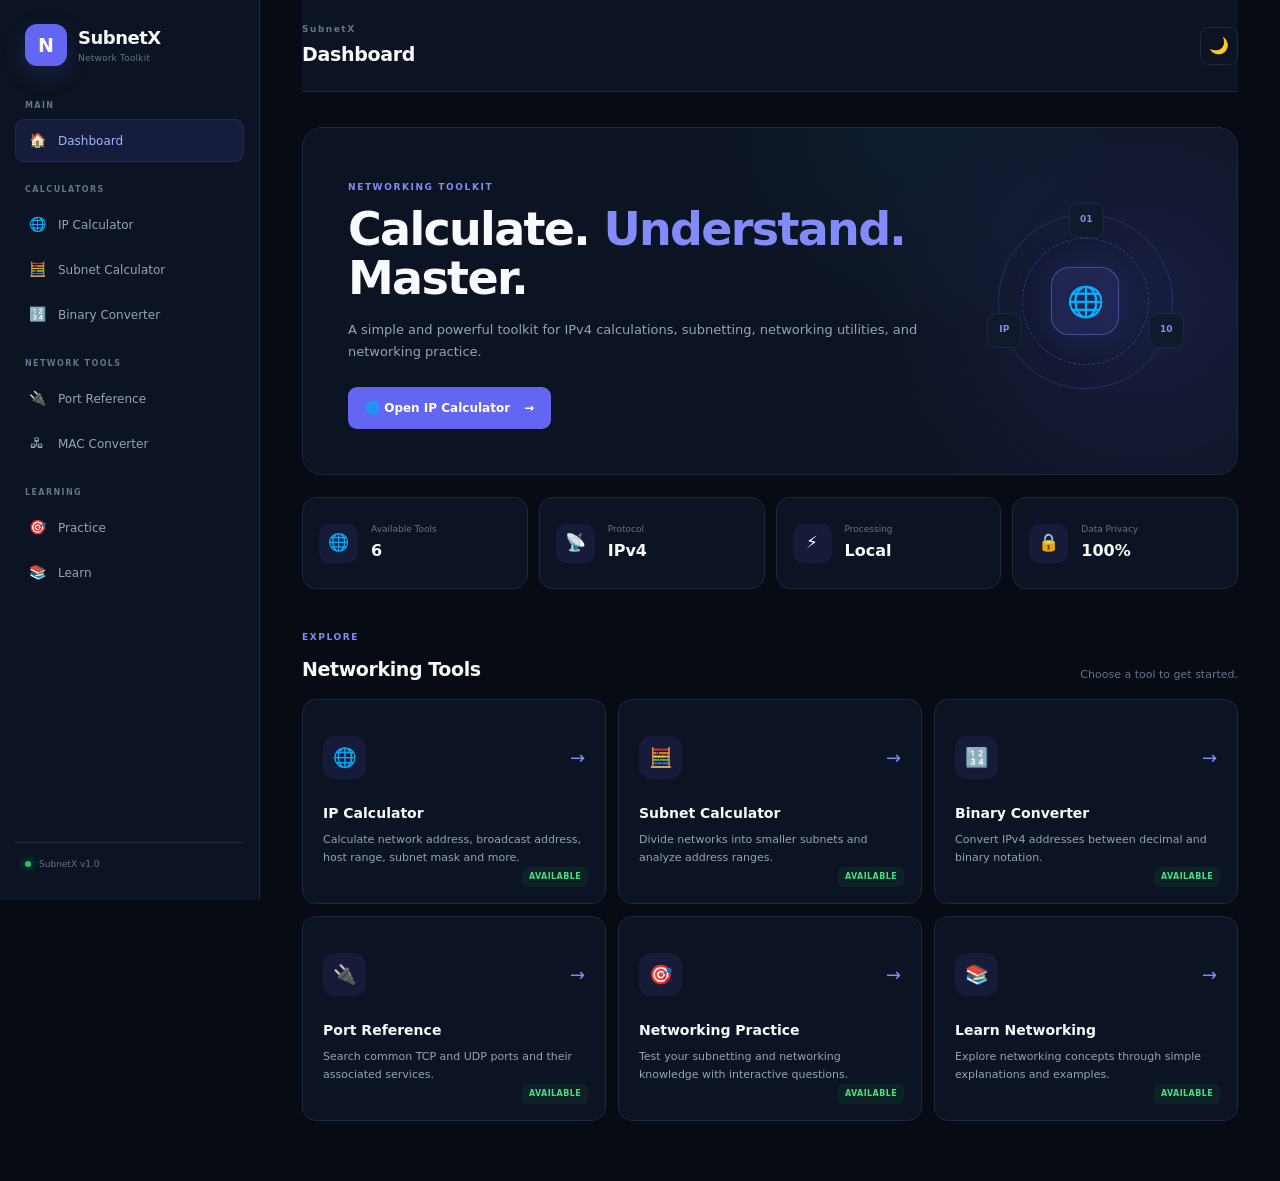
==== commit 6a62bb8c: "Index HTML File Slight Code Modification" ====
--- a/index.html
+++ b/index.html
@@ -725,8 +725,8 @@
                         simple explanations and examples.
                     </p>
 
-                    <span class="tool-status coming">
-                        Coming Soon
+                    <span class="tool-status available">
+                        Available
                     </span>
 
                 </button>
@@ -3021,6 +3021,8 @@
 <script src="js/tools/macConverter.js"></script>
 <script src="js/practice/practice.js"></script>
 
+<script src="js/learn/learn.js"></script>
+
 </body>
 
 </html>
--- a/css/components.css
+++ b/css/components.css
@@ -3260,4 +3260,872 @@
 
     }
 
+}
+
+/* =========================================================
+   LEARNING SECTION
+   ========================================================= */
+
+.learning-grid {
+    display: grid;
+    grid-template-columns: repeat(2, minmax(0, 1fr));
+    gap: 1.25rem;
+    margin-top: 2rem;
+}
+
+
+/* =========================================================
+   LEARNING CARD
+   ========================================================= */
+
+.learning-card {
+    position: relative;
+    display: flex;
+    align-items: center;
+    gap: 1.25rem;
+
+    width: 100%;
+    min-height: 145px;
+
+    padding: 1.5rem;
+
+    text-align: left;
+
+    border: 1px solid rgba(255, 255, 255, 0.08);
+    border-radius: 18px;
+
+    background: rgba(255, 255, 255, 0.035);
+
+    color: inherit;
+
+    cursor: pointer;
+
+    transition:
+        transform 0.25s ease,
+        border-color 0.25s ease,
+        background 0.25s ease,
+        box-shadow 0.25s ease;
+}
+
+.learning-card:hover {
+    transform: translateY(-4px);
+
+    border-color: rgba(99, 102, 241, 0.45);
+
+    background: rgba(99, 102, 241, 0.07);
+
+    box-shadow:
+        0 12px 30px rgba(0, 0, 0, 0.18);
+}
+
+.learning-card:focus-visible {
+    outline: 2px solid #6366f1;
+    outline-offset: 3px;
+}
+
+
+/* =========================================================
+   LEARNING ICON
+   ========================================================= */
+
+.learning-card-icon {
+    flex-shrink: 0;
+
+    display: flex;
+    align-items: center;
+    justify-content: center;
+
+    width: 58px;
+    height: 58px;
+
+    border-radius: 15px;
+
+    background: rgba(99, 102, 241, 0.12);
+
+    font-size: 1.6rem;
+
+    transition:
+        transform 0.25s ease,
+        background 0.25s ease;
+}
+
+.learning-card:hover .learning-card-icon {
+    transform: scale(1.08);
+
+    background: rgba(99, 102, 241, 0.18);
+}
+
+
+/* =========================================================
+   LEARNING CARD CONTENT
+   ========================================================= */
+
+.learning-card-content {
+    flex: 1;
+    min-width: 0;
+}
+
+.learning-card-content .card-label {
+    display: block;
+
+    margin-bottom: 0.35rem;
+
+    font-size: 0.68rem;
+    font-weight: 700;
+
+    letter-spacing: 0.12em;
+
+    opacity: 0.65;
+}
+
+.learning-card-content h4 {
+    margin: 0 0 0.45rem;
+
+    font-size: 1.05rem;
+    font-weight: 700;
+}
+
+.learning-card-content p {
+    margin: 0;
+
+    max-width: 520px;
+
+    font-size: 0.86rem;
+
+    line-height: 1.6;
+
+    opacity: 0.68;
+}
+
+
+/* =========================================================
+   LEARNING ARROW
+   ========================================================= */
+
+.learning-arrow {
+    flex-shrink: 0;
+
+    display: flex;
+    align-items: center;
+    justify-content: center;
+
+    width: 36px;
+    height: 36px;
+
+    border-radius: 50%;
+
+    background: rgba(255, 255, 255, 0.05);
+
+    font-size: 1.1rem;
+
+    transition:
+        transform 0.25s ease,
+        background 0.25s ease;
+}
+
+.learning-card:hover .learning-arrow {
+    transform: translateX(4px);
+
+    background: rgba(99, 102, 241, 0.16);
+}
+
+
+/* =========================================================
+   ACTIVE LEARNING CARD
+   ========================================================= */
+
+.learning-card.active {
+    border-color: rgba(99, 102, 241, 0.55);
+
+    background:
+        linear-gradient(
+            135deg,
+            rgba(99, 102, 241, 0.12),
+            rgba(99, 102, 241, 0.04)
+        );
+
+    box-shadow:
+        0 10px 30px rgba(99, 102, 241, 0.08);
+}
+
+.learning-card.active .learning-card-icon {
+    background: rgba(99, 102, 241, 0.2);
+}
+
+.learning-card.active .learning-arrow {
+    background: rgba(99, 102, 241, 0.2);
+}
+
+
+/* =========================================================
+   LEARNING CONTENT CARD
+   ========================================================= */
+
+.learning-content-card {
+    margin-top: 2rem;
+
+    padding: 2rem;
+
+    border: 1px solid rgba(255, 255, 255, 0.08);
+
+    border-radius: 20px;
+
+    background:
+        linear-gradient(
+            145deg,
+            rgba(255, 255, 255, 0.045),
+            rgba(255, 255, 255, 0.02)
+        );
+
+    box-shadow:
+        0 15px 40px rgba(0, 0, 0, 0.12);
+}
+
+
+/* =========================================================
+   LESSON HEADER
+   ========================================================= */
+
+.lesson-header {
+    display: flex;
+    align-items: flex-start;
+    justify-content: space-between;
+
+    gap: 1.5rem;
+
+    padding-bottom: 1.5rem;
+
+    border-bottom: 1px solid rgba(255, 255, 255, 0.08);
+}
+
+.lesson-header-content {
+    flex: 1;
+}
+
+.lesson-header .card-label {
+    display: block;
+
+    margin-bottom: 0.45rem;
+
+    font-size: 0.7rem;
+    font-weight: 700;
+
+    letter-spacing: 0.12em;
+
+    opacity: 0.6;
+}
+
+.lesson-header h3 {
+    margin: 0 0 0.5rem;
+
+    font-size: clamp(1.5rem, 3vw, 2rem);
+    font-weight: 750;
+}
+
+.lesson-header p {
+    margin: 0;
+
+    max-width: 720px;
+
+    line-height: 1.7;
+
+    opacity: 0.68;
+}
+
+
+/* =========================================================
+   LESSON NUMBER
+   ========================================================= */
+
+.lesson-number {
+    flex-shrink: 0;
+
+    display: flex;
+    align-items: center;
+    justify-content: center;
+
+    width: 52px;
+    height: 52px;
+
+    border-radius: 14px;
+
+    background: rgba(99, 102, 241, 0.13);
+
+    color: #818cf8;
+
+    font-size: 0.9rem;
+    font-weight: 800;
+}
+
+
+/* =========================================================
+   LESSON BODY
+   ========================================================= */
+
+.lesson-body {
+    padding-top: 1.75rem;
+}
+
+.lesson-body h4 {
+    margin: 1.75rem 0 0.7rem;
+
+    font-size: 1.15rem;
+}
+
+.lesson-body h5 {
+    margin: 1.35rem 0 0.55rem;
+
+    font-size: 0.98rem;
+}
+
+.lesson-body p {
+    margin: 0 0 1rem;
+
+    line-height: 1.75;
+
+    opacity: 0.76;
+}
+
+.lesson-body ul,
+.lesson-body ol {
+    margin: 0 0 1.25rem;
+
+    padding-left: 1.35rem;
+}
+
+.lesson-body li {
+    margin-bottom: 0.55rem;
+
+    line-height: 1.65;
+
+    opacity: 0.78;
+}
+
+
+/* =========================================================
+   LESSON HIGHLIGHT
+   ========================================================= */
+
+.lesson-highlight {
+    margin: 1.5rem 0;
+
+    padding: 1.2rem 1.35rem;
+
+    border-left: 3px solid #6366f1;
+
+    border-radius: 0 12px 12px 0;
+
+    background: rgba(99, 102, 241, 0.07);
+}
+
+.lesson-highlight strong {
+    display: block;
+
+    margin-bottom: 0.35rem;
+
+    font-size: 0.8rem;
+
+    text-transform: uppercase;
+
+    letter-spacing: 0.08em;
+
+    color: #818cf8;
+}
+
+.lesson-highlight p {
+    margin: 0;
+
+    opacity: 0.82;
+}
+
+
+/* =========================================================
+   LESSON EXAMPLE
+   ========================================================= */
+
+.lesson-example {
+    margin: 1.5rem 0;
+
+    padding: 1.25rem;
+
+    border: 1px solid rgba(255, 255, 255, 0.07);
+
+    border-radius: 14px;
+
+    background: rgba(0, 0, 0, 0.12);
+}
+
+.lesson-example-title {
+    display: flex;
+    align-items: center;
+    gap: 0.5rem;
+
+    margin-bottom: 0.8rem;
+
+    font-size: 0.75rem;
+    font-weight: 800;
+
+    letter-spacing: 0.08em;
+
+    text-transform: uppercase;
+
+    opacity: 0.65;
+}
+
+.lesson-example p {
+    margin: 0;
+}
+
+
+/* =========================================================
+   NETWORK / CODE BLOCK
+   ========================================================= */
+
+.lesson-code {
+    display: block;
+
+    margin: 1.25rem 0;
+
+    padding: 1.2rem;
+
+    overflow-x: auto;
+
+    border: 1px solid rgba(255, 255, 255, 0.07);
+
+    border-radius: 12px;
+
+    background: rgba(0, 0, 0, 0.25);
+
+    font-family:
+        "Cascadia Code",
+        "Consolas",
+        monospace;
+
+    font-size: 0.85rem;
+
+    line-height: 1.7;
+
+    color: inherit;
+}
+
+
+/* =========================================================
+   LESSON TABLE
+   ========================================================= */
+
+.lesson-table-wrapper {
+    width: 100%;
+
+    margin: 1.5rem 0;
+
+    overflow-x: auto;
+
+    border: 1px solid rgba(255, 255, 255, 0.07);
+
+    border-radius: 14px;
+}
+
+.lesson-table {
+    width: 100%;
+
+    border-collapse: collapse;
+
+    min-width: 520px;
+}
+
+.lesson-table th,
+.lesson-table td {
+    padding: 0.9rem 1rem;
+
+    text-align: left;
+
+    border-bottom: 1px solid rgba(255, 255, 255, 0.07);
+
+    font-size: 0.86rem;
+}
+
+.lesson-table th {
+    background: rgba(99, 102, 241, 0.08);
+
+    font-size: 0.72rem;
+    font-weight: 750;
+
+    text-transform: uppercase;
+
+    letter-spacing: 0.06em;
+
+    opacity: 0.8;
+}
+
+.lesson-table td {
+    opacity: 0.75;
+}
+
+.lesson-table tr:last-child td {
+    border-bottom: none;
+}
+
+.lesson-table tbody tr {
+    transition: background 0.2s ease;
+}
+
+.lesson-table tbody tr:hover {
+    background: rgba(255, 255, 255, 0.025);
+}
+
+
+/* =========================================================
+   QUICK CHECK
+   ========================================================= */
+
+.quick-check {
+    margin-top: 2rem;
+
+    padding: 1.4rem;
+
+    border: 1px solid rgba(99, 102, 241, 0.2);
+
+    border-radius: 16px;
+
+    background: rgba(99, 102, 241, 0.055);
+}
+
+.quick-check-header {
+    display: flex;
+    align-items: center;
+    gap: 0.65rem;
+
+    margin-bottom: 0.9rem;
+}
+
+.quick-check-header strong {
+    font-size: 0.95rem;
+}
+
+.quick-check-question {
+    margin-bottom: 1rem;
+
+    font-weight: 600;
+
+    line-height: 1.6;
+}
+
+.quick-check-options {
+    display: grid;
+
+    gap: 0.65rem;
+}
+
+.quick-check-option {
+    width: 100%;
+
+    padding: 0.85rem 1rem;
+
+    text-align: left;
+
+    border: 1px solid rgba(255, 255, 255, 0.08);
+
+    border-radius: 10px;
+
+    background: rgba(255, 255, 255, 0.025);
+
+    color: inherit;
+
+    cursor: pointer;
+
+    transition:
+        background 0.2s ease,
+        border-color 0.2s ease,
+        transform 0.2s ease;
+}
+
+.quick-check-option:hover {
+    transform: translateX(3px);
+
+    border-color: rgba(99, 102, 241, 0.35);
+
+    background: rgba(99, 102, 241, 0.07);
+}
+
+.quick-check-option.correct {
+    border-color: rgba(34, 197, 94, 0.5);
+
+    background: rgba(34, 197, 94, 0.1);
+}
+
+.quick-check-option.incorrect {
+    border-color: rgba(239, 68, 68, 0.5);
+
+    background: rgba(239, 68, 68, 0.1);
+}
+
+.quick-check-option:disabled {
+    cursor: default;
+}
+
+.quick-check-feedback {
+    margin-top: 0.9rem;
+
+    font-size: 0.85rem;
+
+    line-height: 1.6;
+}
+
+.quick-check-feedback.correct-feedback {
+    color: #4ade80;
+}
+
+.quick-check-feedback.incorrect-feedback {
+    color: #f87171;
+}
+
+
+/* =========================================================
+   LESSON NAVIGATION
+   ========================================================= */
+
+.lesson-navigation {
+    display: flex;
+
+    align-items: center;
+    justify-content: space-between;
+
+    gap: 1rem;
+
+    margin-top: 2rem;
+
+    padding-top: 1.5rem;
+
+    border-top: 1px solid rgba(255, 255, 255, 0.08);
+}
+
+.lesson-nav-button {
+    display: inline-flex;
+
+    align-items: center;
+    justify-content: center;
+
+    gap: 0.55rem;
+
+    min-width: 140px;
+
+    padding: 0.85rem 1.15rem;
+
+    border: 1px solid rgba(255, 255, 255, 0.08);
+
+    border-radius: 10px;
+
+    background: rgba(255, 255, 255, 0.035);
+
+    color: inherit;
+
+    font-size: 0.85rem;
+    font-weight: 650;
+
+    cursor: pointer;
+
+    transition:
+        background 0.2s ease,
+        border-color 0.2s ease,
+        transform 0.2s ease;
+}
+
+.lesson-nav-button:hover:not(:disabled) {
+    transform: translateY(-2px);
+
+    border-color: rgba(99, 102, 241, 0.4);
+
+    background: rgba(99, 102, 241, 0.08);
+}
+
+.lesson-nav-button:disabled {
+    opacity: 0.35;
+
+    cursor: not-allowed;
+}
+
+.lesson-nav-button.next {
+    background: rgba(99, 102, 241, 0.12);
+
+    border-color: rgba(99, 102, 241, 0.25);
+}
+
+
+/* =========================================================
+   LESSON PROGRESS
+   ========================================================= */
+
+.lesson-progress {
+    flex: 1;
+
+    max-width: 280px;
+
+    text-align: center;
+}
+
+.lesson-progress-text {
+    display: block;
+
+    margin-bottom: 0.5rem;
+
+    font-size: 0.72rem;
+
+    opacity: 0.55;
+}
+
+.lesson-progress-bar {
+    width: 100%;
+    height: 5px;
+
+    overflow: hidden;
+
+    border-radius: 999px;
+
+    background: rgba(255, 255, 255, 0.07);
+}
+
+.lesson-progress-fill {
+    height: 100%;
+
+    width: 16.66%;
+
+    border-radius: inherit;
+
+    background: #6366f1;
+
+    transition: width 0.35s ease;
+}
+
+
+/* =========================================================
+   LESSON TOPIC BADGES
+   ========================================================= */
+
+.lesson-topic {
+    display: inline-flex;
+
+    align-items: center;
+
+    padding: 0.4rem 0.7rem;
+
+    margin-bottom: 0.8rem;
+
+    border-radius: 999px;
+
+    background: rgba(99, 102, 241, 0.1);
+
+    color: #818cf8;
+
+    font-size: 0.68rem;
+    font-weight: 750;
+
+    letter-spacing: 0.07em;
+
+    text-transform: uppercase;
+}
+
+
+/* =========================================================
+   RESPONSIVE LEARNING
+   ========================================================= */
+
+@media (max-width: 900px) {
+
+    .learning-grid {
+        grid-template-columns: 1fr;
+    }
+
+    .learning-content-card {
+        padding: 1.5rem;
+    }
+
+    .lesson-header {
+        flex-direction: column;
+    }
+
+    .lesson-number {
+        width: 46px;
+        height: 46px;
+    }
+
+}
+
+
+@media (max-width: 600px) {
+
+    .learning-grid {
+        gap: 0.9rem;
+    }
+
+    .learning-card {
+        min-height: auto;
+
+        padding: 1.1rem;
+
+        gap: 0.9rem;
+    }
+
+    .learning-card-icon {
+        width: 48px;
+        height: 48px;
+
+        border-radius: 12px;
+
+        font-size: 1.3rem;
+    }
+
+    .learning-card-content h4 {
+        font-size: 0.95rem;
+    }
+
+    .learning-card-content p {
+        font-size: 0.78rem;
+    }
+
+    .learning-arrow {
+        width: 30px;
+        height: 30px;
+
+        font-size: 0.9rem;
+    }
+
+    .learning-content-card {
+        padding: 1.1rem;
+    }
+
+    .lesson-header h3 {
+        font-size: 1.35rem;
+    }
+
+    .lesson-body h4 {
+        font-size: 1rem;
+    }
+
+    .lesson-body p,
+    .lesson-body li {
+        font-size: 0.85rem;
+    }
+
+    .lesson-navigation {
+        flex-wrap: wrap;
+    }
+
+    .lesson-progress {
+        order: -1;
+
+        flex-basis: 100%;
+
+        max-width: none;
+    }
+
+    .lesson-nav-button {
+        flex: 1;
+
+        min-width: 0;
+    }
+
+    .lesson-table {
+        min-width: 450px;
+    }
+
 }
